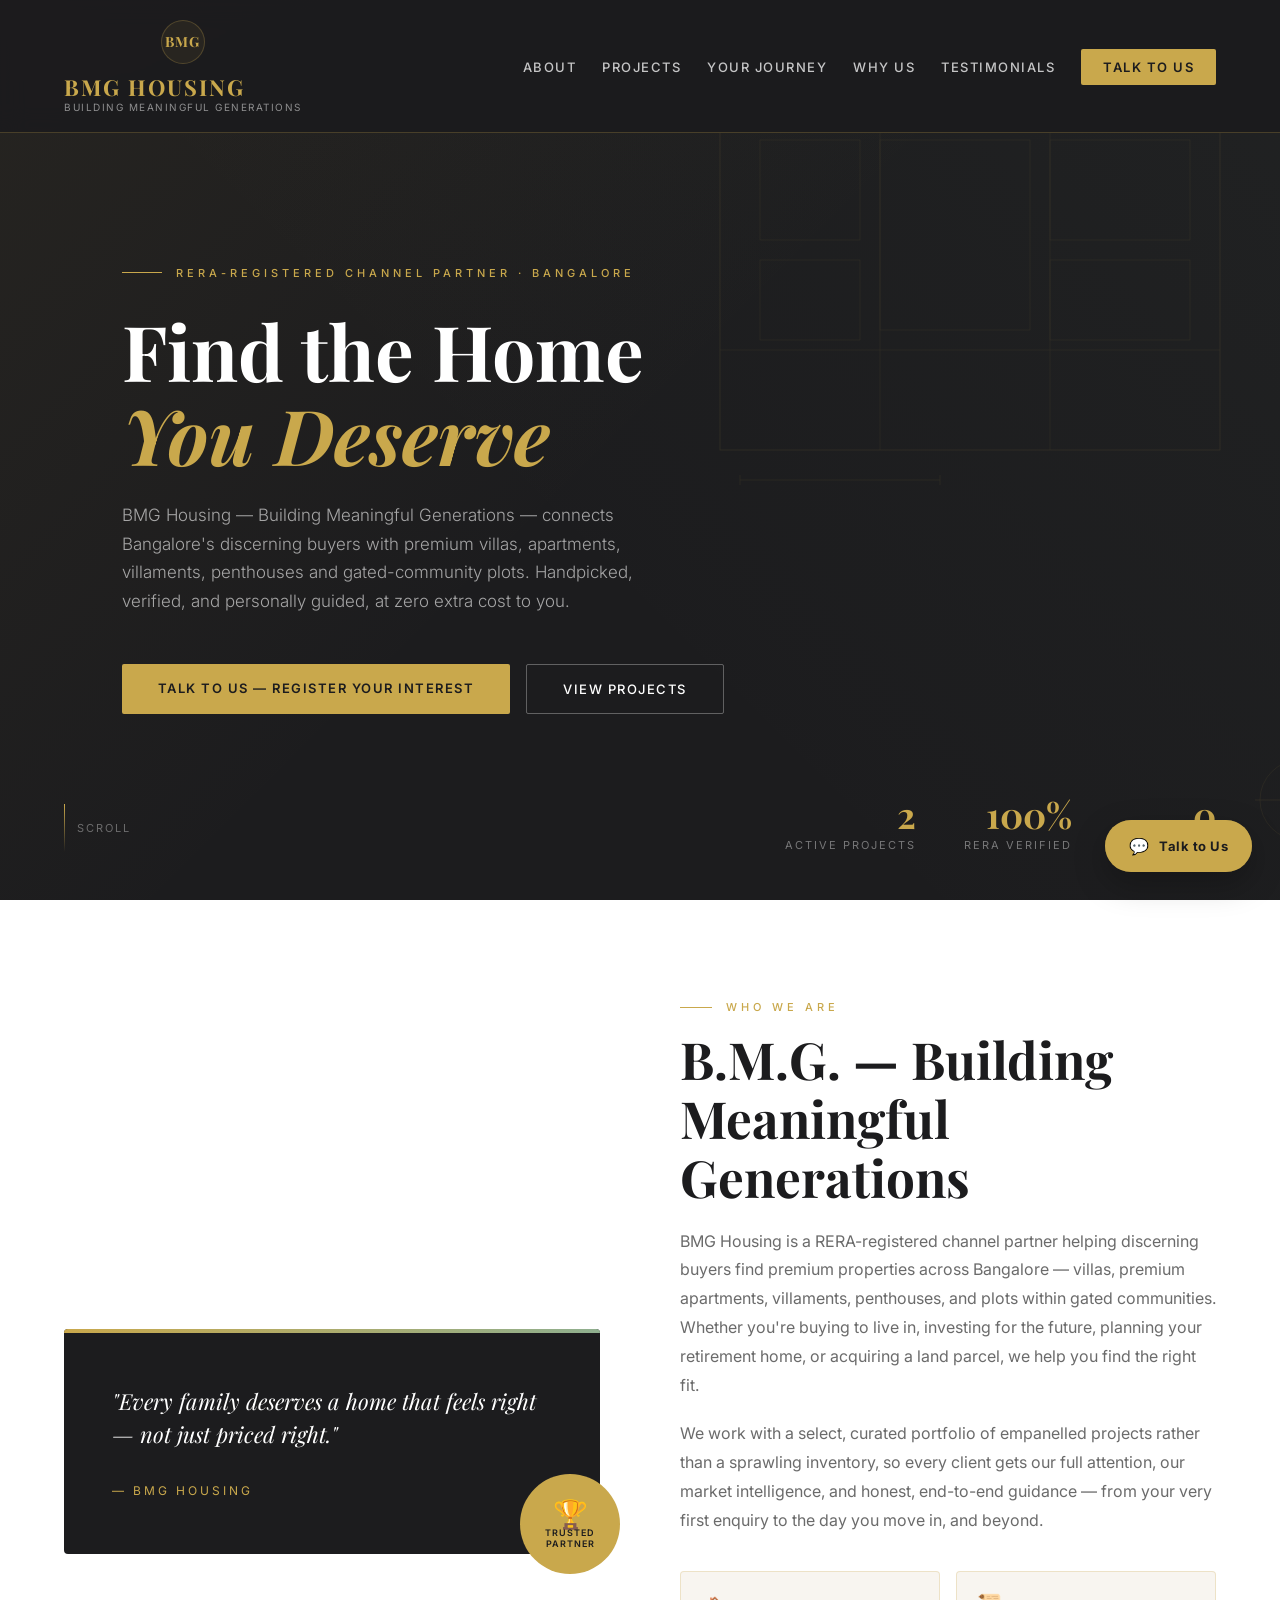
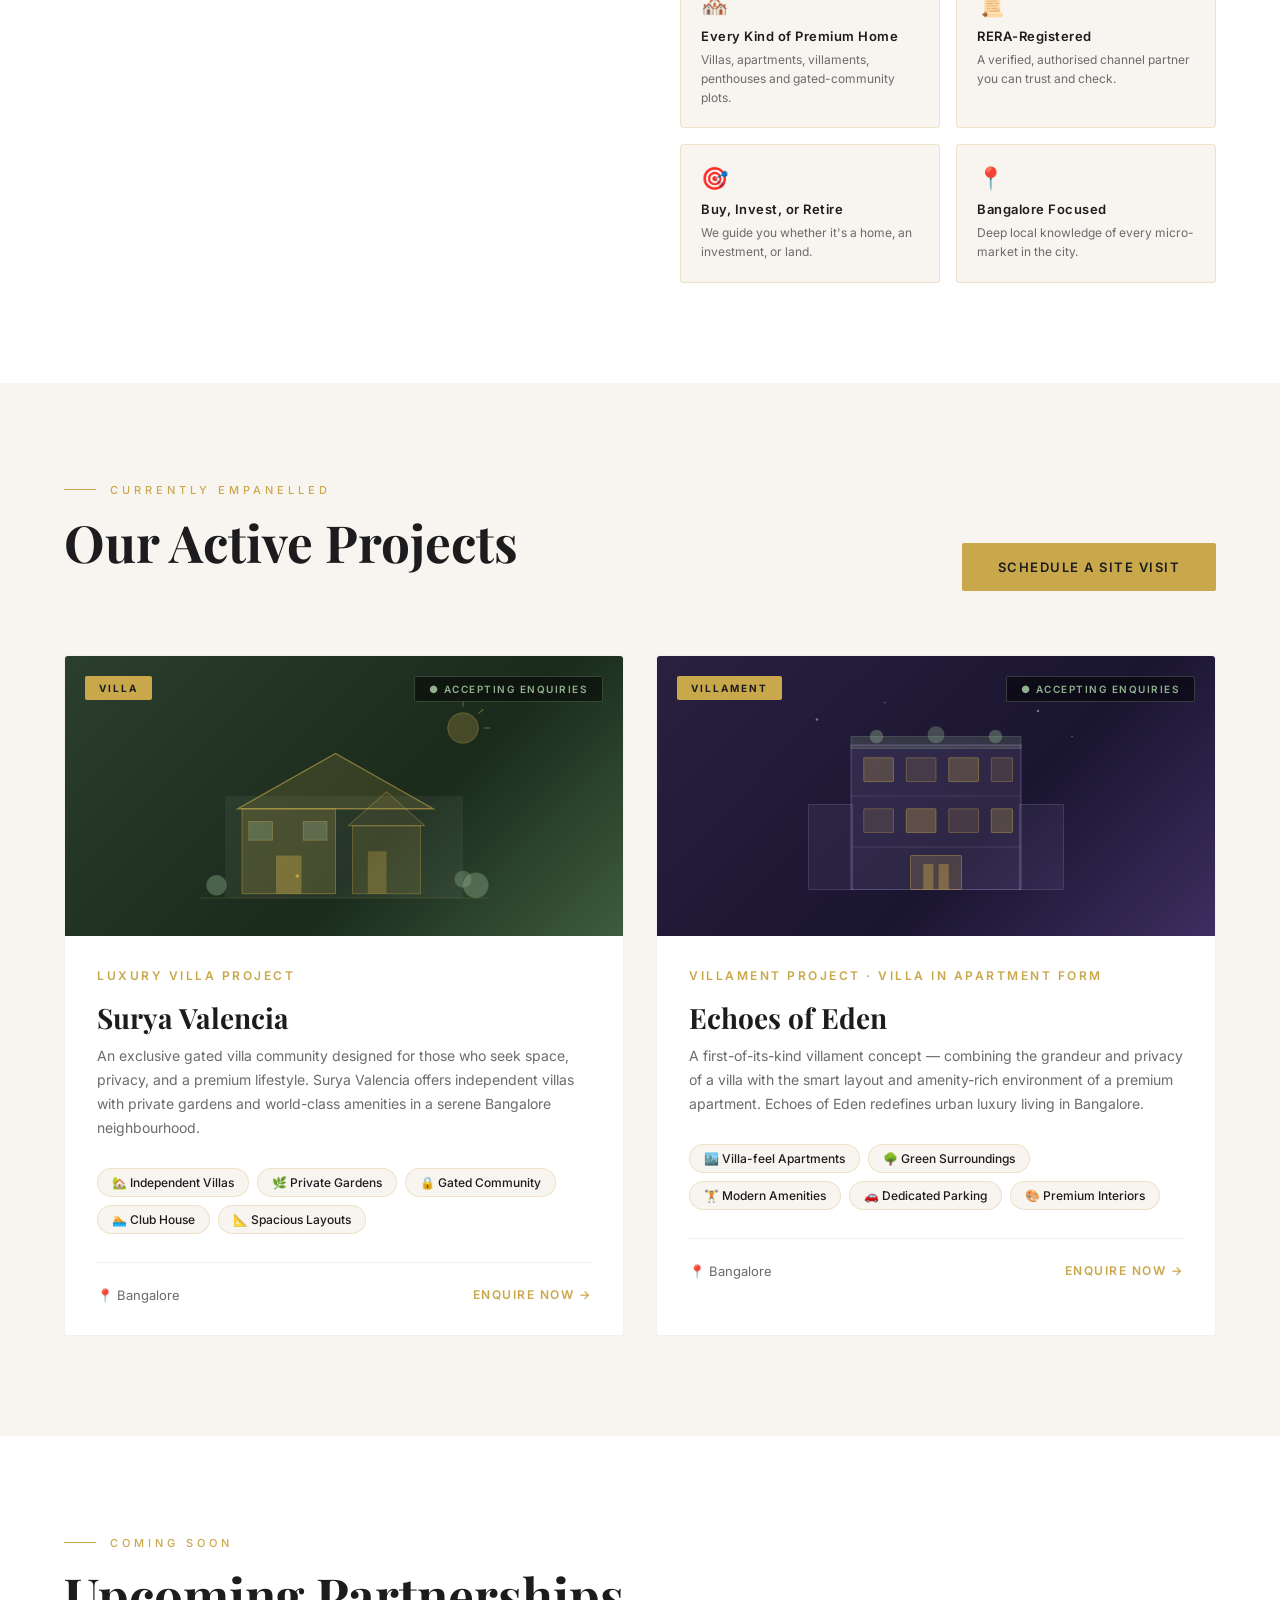
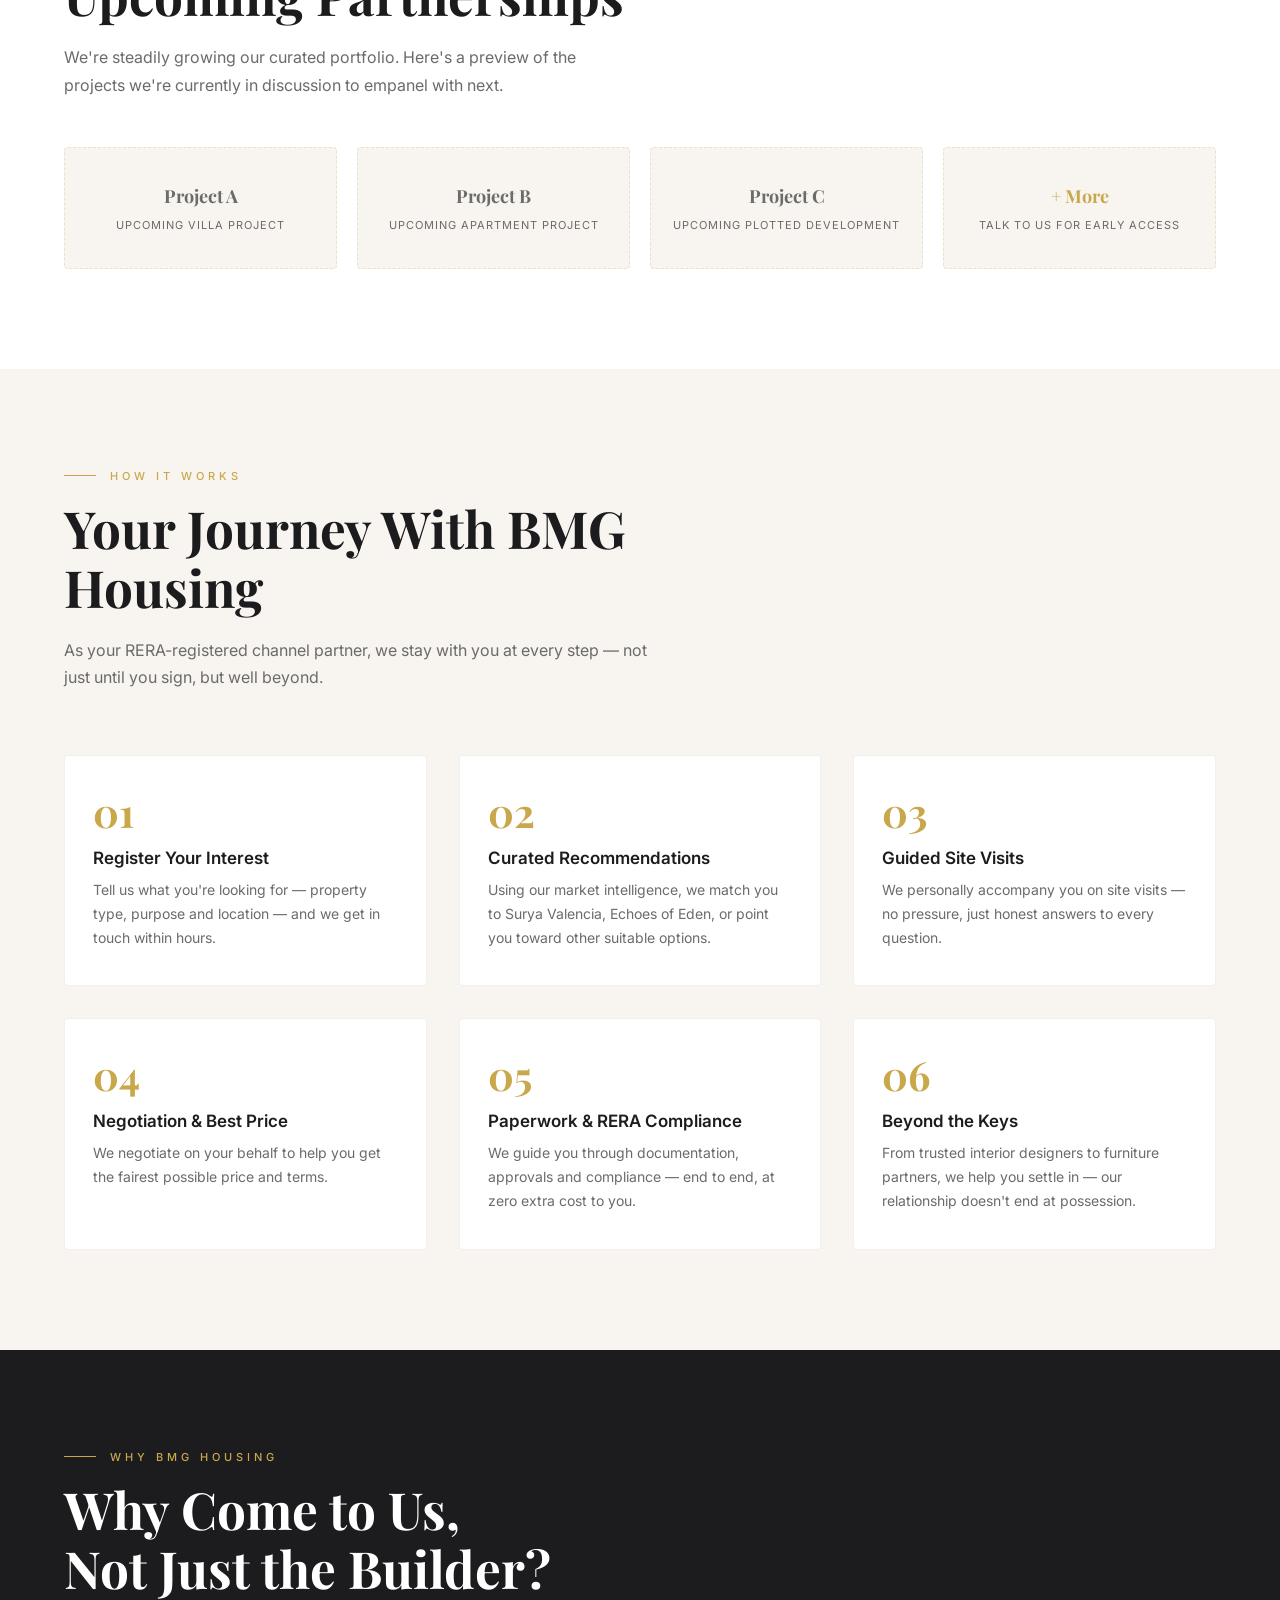
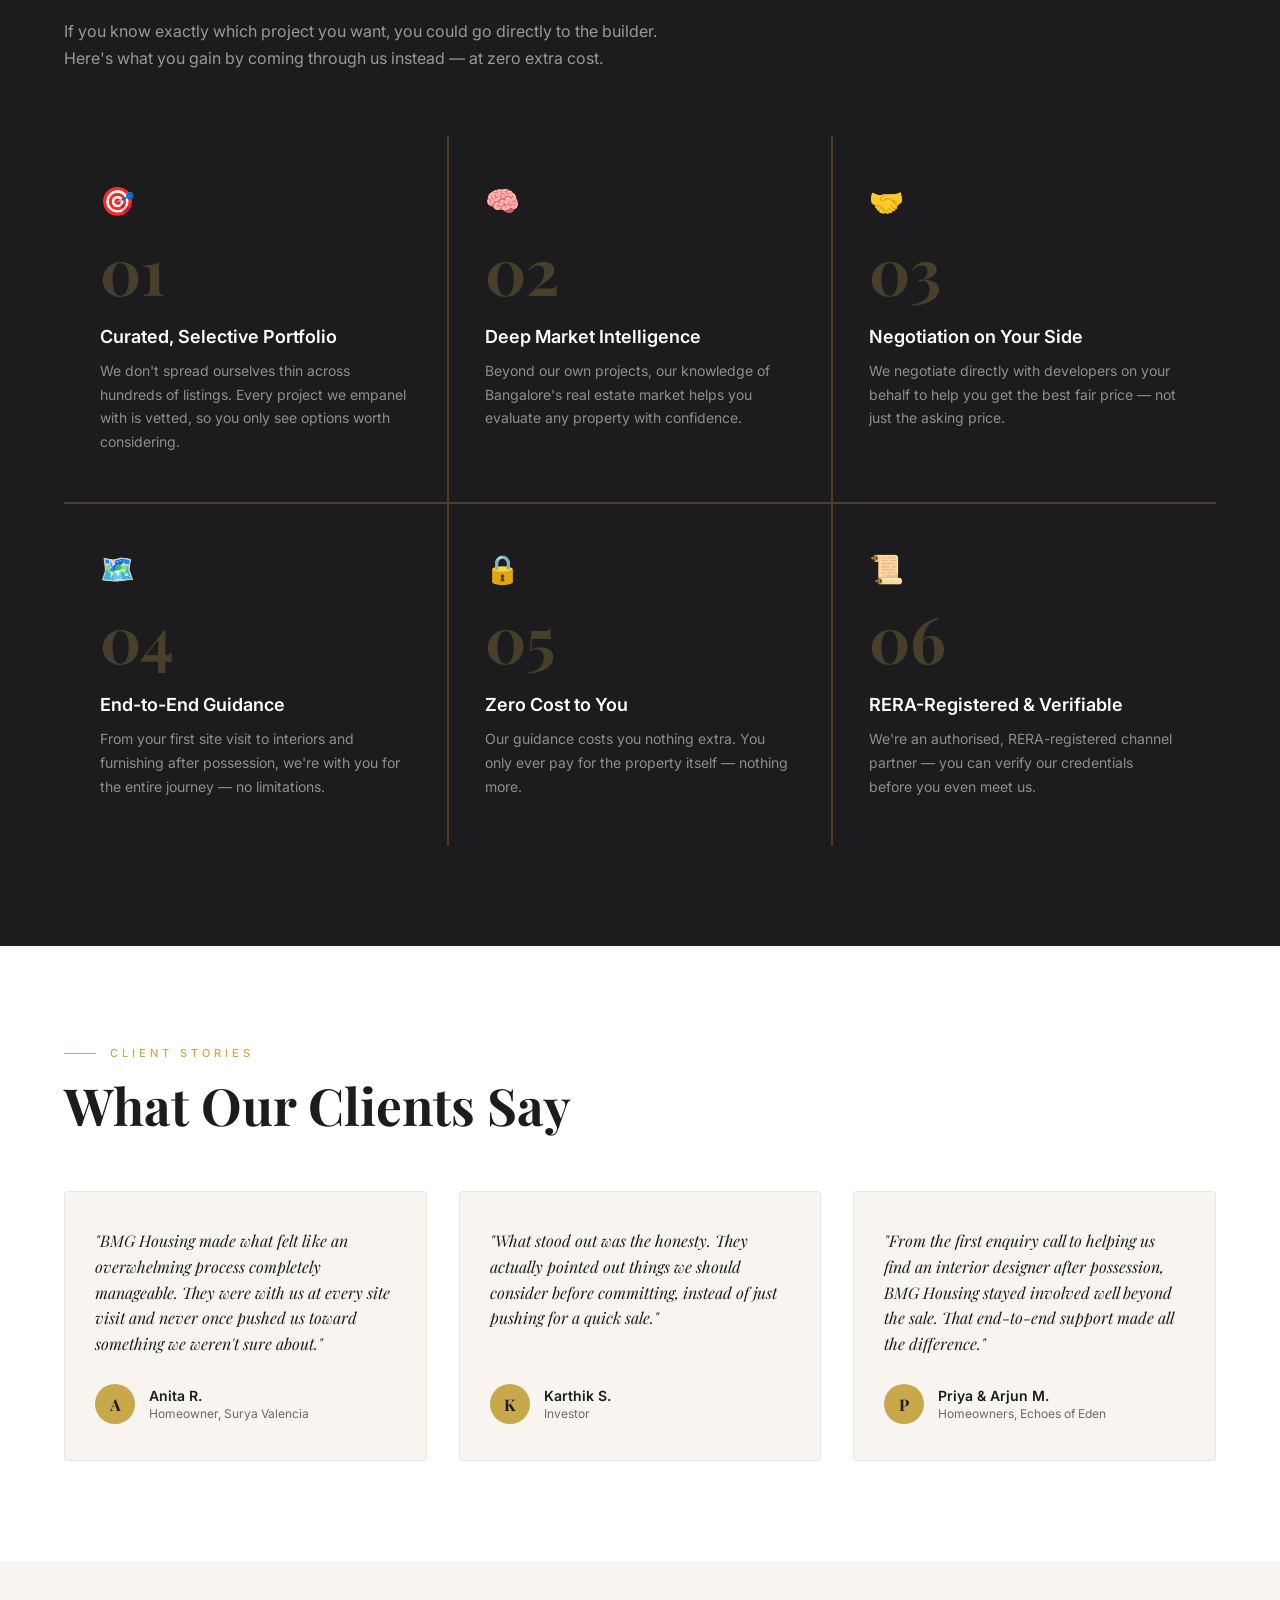
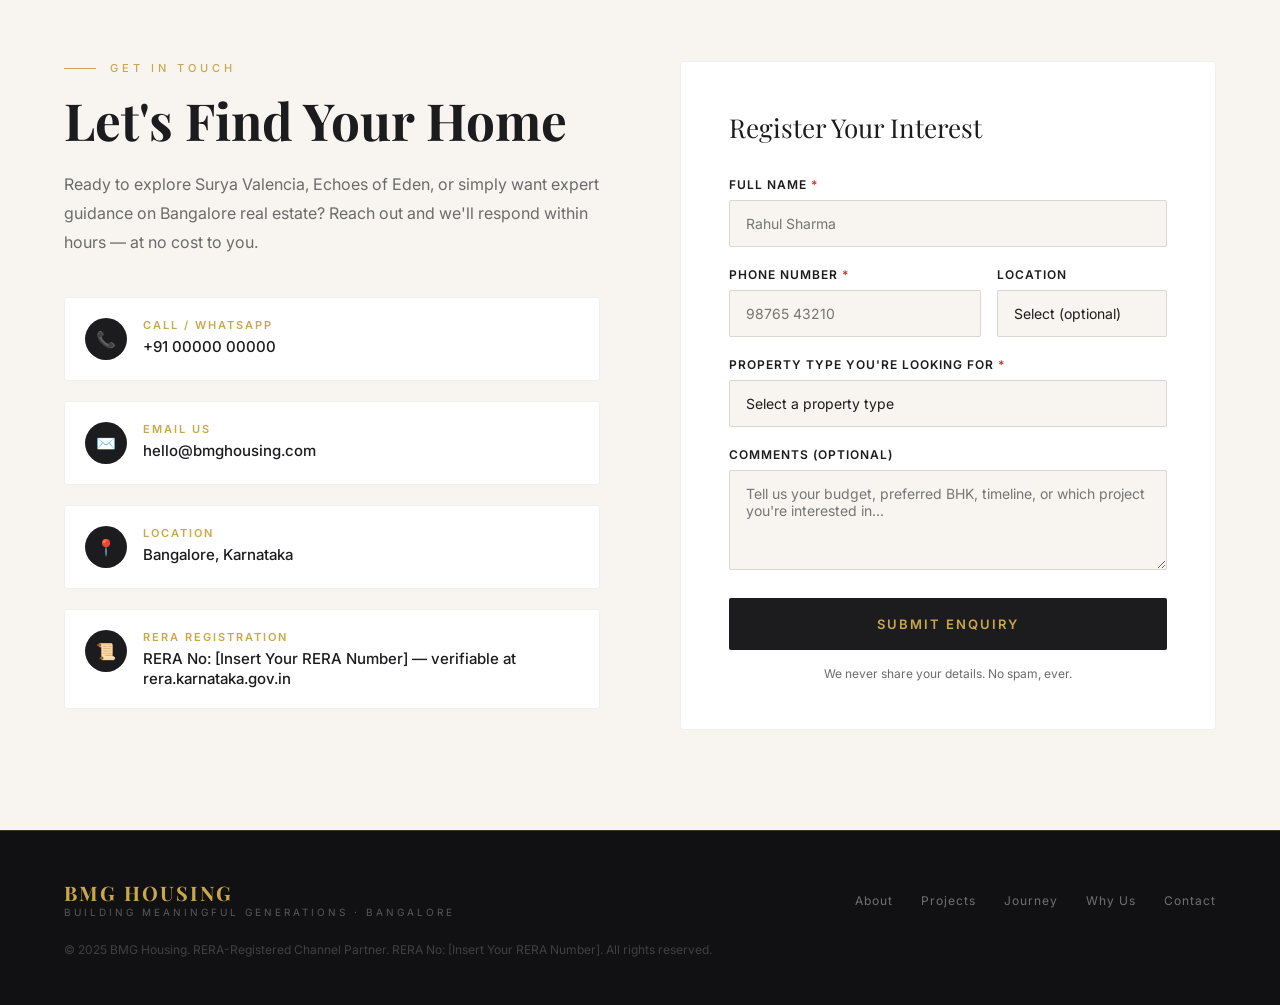
==== index.html @ bbc45eff "Initial commit - BMG Housing Website" ====
<!DOCTYPE html>
<html lang="en">
<head>
  <meta charset="UTF-8" />
  <meta name="viewport" content="width=device-width, initial-scale=1.0" />
  <title>BMG Housing | Building Meaningful Generations — Premium Homes in Bangalore</title>
  <meta name="description" content="BMG Housing — a RERA-registered channel partner helping you find premium villas, apartments, villaments, penthouses and plots in Bangalore. End-to-end guidance at zero extra cost." />
  <link href="https://fonts.googleapis.com/css2?family=Playfair+Display:ital,wght@0,400;0,600;0,700;1,400&family=Inter:wght@300;400;500;600&display=swap" rel="stylesheet" />
  <link rel="stylesheet" href="styles.css"/>
</head>
<body>

<!-- NAV -->
<nav>
  <div class="nav-logo">
    <div class="logo-wrap">
      <!-- Replace src below with your actual logo file (e.g. logo.png / logo.svg) -->
      <img src="logo.png" alt="BMG Housing Logo" class="logo-img"
           onerror="this.onerror=null;this.style.display='none';document.getElementById('logoFallback').style.display='flex';" />
      <div class="logo-fallback" id="logoFallback">BMG</div>
    </div>
    <div class="nav-logo-text">
      <span>BMG HOUSING</span>
      <span>Building Meaningful Generations</span>
    </div>
  </div>
  <ul class="nav-links">
    <li><a href="#about">About</a></li>
    <li><a href="#projects">Projects</a></li>
    <li><a href="#journey">Your Journey</a></li>
    <li><a href="#why">Why Us</a></li>
    <li><a href="#testimonials">Testimonials</a></li>
    <li><a href="#contact" class="nav-cta">Talk to Us</a></li>
  </ul>
  <div class="hamburger" onclick="openMenu()">
    <span></span><span></span><span></span>
  </div>
</nav>

<!-- MOBILE MENU -->
<div class="mobile-menu" id="mobileMenu">
  <button class="mobile-close" onclick="closeMenu()">✕</button>
  <a href="#about" onclick="closeMenu()">About</a>
  <a href="#projects" onclick="closeMenu()">Projects</a>
  <a href="#journey" onclick="closeMenu()">Your Journey</a>
  <a href="#why" onclick="closeMenu()">Why Us</a>
  <a href="#testimonials" onclick="closeMenu()">Testimonials</a>
  <a href="#contact" onclick="closeMenu()">Talk to Us</a>
</div>

<!-- FLOATING STICKY CTA -->
<div class="floating-cta" id="floatingCta">
  <a href="#contact" class="floating-cta-btn" onclick="closeMenu()">
    <span class="floating-cta-pulse"></span>
    <span class="floating-cta-icon">💬</span>
    <span class="floating-cta-text">Talk to Us</span>
  </a>
</div>

<!-- HERO -->
<section id="hero">
  <div class="hero-bg"></div>
  <div class="arch-lines">
    <svg viewBox="0 0 1440 900" preserveAspectRatio="xMidYMid slice" xmlns="http://www.w3.org/2000/svg">
      <rect x="800" y="100" width="500" height="350" fill="none" stroke="#C9A84C" stroke-width="0.8"/>
      <rect x="840" y="140" width="100" height="100" fill="none" stroke="#C9A84C" stroke-width="0.5"/>
      <rect x="840" y="260" width="100" height="80" fill="none" stroke="#C9A84C" stroke-width="0.5"/>
      <rect x="960" y="140" width="150" height="190" fill="none" stroke="#C9A84C" stroke-width="0.5"/>
      <rect x="1130" y="140" width="140" height="100" fill="none" stroke="#C9A84C" stroke-width="0.5"/>
      <rect x="1130" y="260" width="140" height="80" fill="none" stroke="#C9A84C" stroke-width="0.5"/>
      <line x1="800" y1="350" x2="1300" y2="350" stroke="#C9A84C" stroke-width="0.5"/>
      <line x1="960" y1="100" x2="960" y2="450" stroke="#C9A84C" stroke-width="0.5"/>
      <line x1="1130" y1="100" x2="1130" y2="450" stroke="#C9A84C" stroke-width="0.5"/>
      <circle cx="1380" cy="800" r="40" fill="none" stroke="#C9A84C" stroke-width="0.6"/>
      <line x1="1380" y1="755" x2="1380" y2="845" stroke="#C9A84C" stroke-width="0.8"/>
      <line x1="1335" y1="800" x2="1425" y2="800" stroke="#C9A84C" stroke-width="0.8"/>
      <text x="1380" y="750" text-anchor="middle" fill="#C9A84C" font-size="10">N</text>
      <line x1="820" y1="480" x2="1020" y2="480" stroke="#C9A84C" stroke-width="0.6"/>
      <line x1="820" y1="475" x2="820" y2="485" stroke="#C9A84C" stroke-width="0.6"/>
      <line x1="1020" y1="475" x2="1020" y2="485" stroke="#C9A84C" stroke-width="0.6"/>
    </svg>
  </div>

  <div class="hero-content">
    <div class="hero-eyebrow">
      <span>RERA-Registered Channel Partner · Bangalore</span>
    </div>
    <h1 class="hero-title">
      Find the Home<br/>
      <em>You Deserve</em>
    </h1>
    <p class="hero-subtitle">
      BMG Housing — Building Meaningful Generations — connects Bangalore's discerning buyers with premium villas, apartments, villaments, penthouses and gated-community plots. Handpicked, verified, and personally guided, at zero extra cost to you.
    </p>
    <div class="hero-actions">
      <a href="#contact" class="btn-primary">Talk to Us — Register Your Interest</a>
      <a href="#projects" class="btn-outline">View Projects</a>
    </div>
  </div>

  <div class="hero-stats">
    <div class="stat">
      <div class="stat-num">2</div>
      <div class="stat-label">Active Projects</div>
    </div>
    <div class="stat">
      <div class="stat-num">100%</div>
      <div class="stat-label">RERA Verified</div>
    </div>
    <div class="stat">
      <div class="stat-num">0</div>
      <div class="stat-label">Cost to You</div>
    </div>
  </div>

  <div class="scroll-hint">
    <div class="scroll-line"></div>
    <span>Scroll</span>
  </div>
</section>

<!-- ABOUT -->
<section id="about">
  <div class="about-visual">
    <div class="about-card">
      <div class="about-card-quote">
        "Every family deserves a home that feels right — not just priced right."
      </div>
      <div class="about-card-sig">— BMG Housing</div>
    </div>
    <div class="about-badge">
      <span>🏆</span>
      <span>Trusted Partner</span>
    </div>
  </div>

  <div class="about-text">
    <div class="section-eyebrow"><span>Who We Are</span></div>
    <h2 class="section-title">B.M.G. — Building Meaningful Generations</h2>
    <p>
      BMG Housing is a RERA-registered channel partner helping discerning buyers find premium properties across Bangalore — villas, premium apartments, villaments, penthouses, and plots within gated communities. Whether you're buying to live in, investing for the future, planning your retirement home, or acquiring a land parcel, we help you find the right fit.
    </p>
    <p>
      We work with a select, curated portfolio of empanelled projects rather than a sprawling inventory, so every client gets our full attention, our market intelligence, and honest, end-to-end guidance — from your very first enquiry to the day you move in, and beyond.
    </p>

    <div class="about-pillars">
      <div class="pillar">
        <div class="pillar-icon">🏘️</div>
        <div class="pillar-title">Every Kind of Premium Home</div>
        <div class="pillar-desc">Villas, apartments, villaments, penthouses and gated-community plots.</div>
      </div>
      <div class="pillar">
        <div class="pillar-icon">📜</div>
        <div class="pillar-title">RERA-Registered</div>
        <div class="pillar-desc">A verified, authorised channel partner you can trust and check.</div>
      </div>
      <div class="pillar">
        <div class="pillar-icon">🎯</div>
        <div class="pillar-title">Buy, Invest, or Retire</div>
        <div class="pillar-desc">We guide you whether it's a home, an investment, or land.</div>
      </div>
      <div class="pillar">
        <div class="pillar-icon">📍</div>
        <div class="pillar-title">Bangalore Focused</div>
        <div class="pillar-desc">Deep local knowledge of every micro-market in the city.</div>
      </div>
    </div>
  </div>
</section>

<!-- PROJECTS -->
<section id="projects">
  <div class="projects-header">
    <div>
      <div class="section-eyebrow"><span>Currently Empanelled</span></div>
      <h2 class="section-title">Our Active Projects</h2>
    </div>
    <a href="#contact" class="btn-primary">Schedule a Site Visit</a>
  </div>

  <div class="projects-grid">

    <!-- Project 1: Surya Valencia -->
    <div class="project-card" onclick="document.getElementById('contact').scrollIntoView({behavior:'smooth'})">
      <div class="project-visual project-visual-surya">
        <div class="project-illustration">
          <svg viewBox="0 0 400 280" xmlns="http://www.w3.org/2000/svg" width="340">
            <rect x="60" y="140" width="280" height="120" fill="rgba(255,255,255,0.05)" rx="2"/>
            <rect x="80" y="155" width="110" height="100" fill="rgba(201,168,76,0.2)" stroke="rgba(201,168,76,0.5)" stroke-width="1"/>
            <polygon points="75,155 190,90 305,155" fill="rgba(201,168,76,0.15)" stroke="rgba(201,168,76,0.6)" stroke-width="1.5"/>
            <rect x="120" y="210" width="30" height="45" fill="rgba(201,168,76,0.4)" rx="1"/>
            <circle cx="145" cy="234" r="2" fill="#C9A84C"/>
            <rect x="88" y="170" width="28" height="22" fill="rgba(143,175,143,0.3)" stroke="rgba(201,168,76,0.4)" stroke-width="1"/>
            <rect x="152" y="170" width="28" height="22" fill="rgba(143,175,143,0.3)" stroke="rgba(201,168,76,0.4)" stroke-width="1"/>
            <rect x="210" y="175" width="80" height="80" fill="rgba(201,168,76,0.15)" stroke="rgba(201,168,76,0.4)" stroke-width="1"/>
            <polygon points="205,175 250,135 295,175" fill="rgba(201,168,76,0.1)" stroke="rgba(201,168,76,0.5)" stroke-width="1"/>
            <rect x="228" y="205" width="22" height="50" fill="rgba(201,168,76,0.3)" rx="1"/>
            <circle cx="50" cy="245" r="12" fill="rgba(143,175,143,0.4)"/>
            <circle cx="355" cy="245" r="15" fill="rgba(143,175,143,0.4)"/>
            <circle cx="340" cy="238" r="10" fill="rgba(143,175,143,0.35)"/>
            <line x1="30" y1="260" x2="370" y2="260" stroke="rgba(201,168,76,0.2)" stroke-width="1"/>
            <circle cx="340" cy="60" r="18" fill="rgba(201,168,76,0.25)" stroke="rgba(201,168,76,0.4)" stroke-width="1"/>
            <line x1="340" y1="35" x2="340" y2="28" stroke="rgba(201,168,76,0.4)" stroke-width="1.5"/>
            <line x1="358" y1="43" x2="364" y2="38" stroke="rgba(201,168,76,0.4)" stroke-width="1.5"/>
            <line x1="365" y1="60" x2="372" y2="60" stroke="rgba(201,168,76,0.4)" stroke-width="1.5"/>
          </svg>
        </div>
        <div class="project-tag">Villa</div>
        <div class="project-status">● Accepting Enquiries</div>
      </div>
      <div class="project-info">
        <div class="project-type">Luxury Villa Project</div>
        <h3 class="project-name">Surya Valencia</h3>
        <p class="project-desc">
          An exclusive gated villa community designed for those who seek space, privacy, and a premium lifestyle. Surya Valencia offers independent villas with private gardens and world-class amenities in a serene Bangalore neighbourhood.
        </p>
        <div class="project-features">
          <span class="feature-chip">🏡 Independent Villas</span>
          <span class="feature-chip">🌿 Private Gardens</span>
          <span class="feature-chip">🔒 Gated Community</span>
          <span class="feature-chip">🏊 Club House</span>
          <span class="feature-chip">📐 Spacious Layouts</span>
        </div>
        <div class="project-footer">
          <div class="project-location">📍 Bangalore</div>
          <a href="#contact" class="project-cta" onclick="setProject('Surya Valencia')">
            Enquire Now →
          </a>
        </div>
      </div>
    </div>

    <!-- Project 2: Echoes of Eden -->
    <div class="project-card" onclick="document.getElementById('contact').scrollIntoView({behavior:'smooth'})">
      <div class="project-visual project-visual-echoes">
        <div class="project-illustration">
          <svg viewBox="0 0 400 280" xmlns="http://www.w3.org/2000/svg" width="340">
            <rect x="100" y="80" width="200" height="170" fill="rgba(180,160,220,0.12)" stroke="rgba(180,160,220,0.35)" stroke-width="1.2"/>
            <line x1="100" y1="140" x2="300" y2="140" stroke="rgba(180,160,220,0.2)" stroke-width="1"/>
            <line x1="100" y1="200" x2="300" y2="200" stroke="rgba(180,160,220,0.2)" stroke-width="1"/>
            <rect x="115" y="95" width="35" height="28" fill="rgba(201,168,76,0.25)" stroke="rgba(201,168,76,0.5)" stroke-width="1" rx="1"/>
            <rect x="165" y="95" width="35" height="28" fill="rgba(201,168,76,0.15)" stroke="rgba(201,168,76,0.4)" stroke-width="1" rx="1"/>
            <rect x="215" y="95" width="35" height="28" fill="rgba(201,168,76,0.25)" stroke="rgba(201,168,76,0.5)" stroke-width="1" rx="1"/>
            <rect x="265" y="95" width="25" height="28" fill="rgba(201,168,76,0.15)" stroke="rgba(201,168,76,0.4)" stroke-width="1" rx="1"/>
            <rect x="115" y="155" width="35" height="28" fill="rgba(201,168,76,0.15)" stroke="rgba(201,168,76,0.4)" stroke-width="1" rx="1"/>
            <rect x="165" y="155" width="35" height="28" fill="rgba(201,168,76,0.3)" stroke="rgba(201,168,76,0.5)" stroke-width="1" rx="1"/>
            <rect x="215" y="155" width="35" height="28" fill="rgba(201,168,76,0.15)" stroke="rgba(201,168,76,0.4)" stroke-width="1" rx="1"/>
            <rect x="265" y="155" width="25" height="28" fill="rgba(201,168,76,0.25)" stroke="rgba(201,168,76,0.5)" stroke-width="1" rx="1"/>
            <rect x="170" y="210" width="60" height="40" fill="rgba(201,168,76,0.2)" stroke="rgba(201,168,76,0.5)" stroke-width="1" rx="1"/>
            <rect x="185" y="220" width="12" height="30" fill="rgba(201,168,76,0.4)" rx="1"/>
            <rect x="203" y="220" width="12" height="30" fill="rgba(201,168,76,0.4)" rx="1"/>
            <rect x="100" y="70" width="200" height="14" fill="rgba(143,175,143,0.2)" stroke="rgba(143,175,143,0.3)" stroke-width="1"/>
            <circle cx="130" cy="70" r="8" fill="rgba(143,175,143,0.4)"/>
            <circle cx="200" cy="68" r="10" fill="rgba(143,175,143,0.35)"/>
            <circle cx="270" cy="70" r="8" fill="rgba(143,175,143,0.4)"/>
            <rect x="50" y="150" width="52" height="100" fill="rgba(180,160,220,0.08)" stroke="rgba(180,160,220,0.25)" stroke-width="1"/>
            <rect x="298" y="150" width="52" height="100" fill="rgba(180,160,220,0.08)" stroke="rgba(180,160,220,0.25)" stroke-width="1"/>
            <circle cx="60" cy="50" r="1.5" fill="rgba(255,255,255,0.4)"/>
            <circle cx="140" cy="30" r="1" fill="rgba(255,255,255,0.3)"/>
            <circle cx="320" cy="40" r="1.5" fill="rgba(255,255,255,0.4)"/>
            <circle cx="360" cy="70" r="1" fill="rgba(255,255,255,0.3)"/>
          </svg>
        </div>
        <div class="project-tag">Villament</div>
        <div class="project-status">● Accepting Enquiries</div>
      </div>
      <div class="project-info">
        <div class="project-type">Villament Project · Villa in Apartment Form</div>
        <h3 class="project-name">Echoes of Eden</h3>
        <p class="project-desc">
          A first-of-its-kind villament concept — combining the grandeur and privacy of a villa with the smart layout and amenity-rich environment of a premium apartment. Echoes of Eden redefines urban luxury living in Bangalore.
        </p>
        <div class="project-features">
          <span class="feature-chip">🏙️ Villa-feel Apartments</span>
          <span class="feature-chip">🌳 Green Surroundings</span>
          <span class="feature-chip">🏋️ Modern Amenities</span>
          <span class="feature-chip">🚗 Dedicated Parking</span>
          <span class="feature-chip">🎨 Premium Interiors</span>
        </div>
        <div class="project-footer">
          <div class="project-location">📍 Bangalore</div>
          <a href="#contact" class="project-cta" onclick="setProject('Echoes of Eden')">
            Enquire Now →
          </a>
        </div>
      </div>
    </div>

  </div>
</section>

<!-- UPCOMING PARTNERSHIPS -->
<section id="upcoming">
  <div class="section-eyebrow"><span>Coming Soon</span></div>
  <h2 class="section-title">Upcoming Partnerships</h2>
  <p class="upcoming-sub">
    We're steadily growing our curated portfolio. Here's a preview of the projects we're currently in discussion to empanel with next.
  </p>

  <div class="upcoming-grid">
    <div class="upcoming-card">
      <div class="upcoming-logo">Project A</div>
      <div class="upcoming-label">Upcoming Villa Project</div>
    </div>
    <div class="upcoming-card">
      <div class="upcoming-logo">Project B</div>
      <div class="upcoming-label">Upcoming Apartment Project</div>
    </div>
    <div class="upcoming-card">
      <div class="upcoming-logo">Project C</div>
      <div class="upcoming-label">Upcoming Plotted Development</div>
    </div>
    <div class="upcoming-card upcoming-more">
      <div class="upcoming-logo">+ More</div>
      <div class="upcoming-label">Talk to us for early access</div>
    </div>
  </div>
</section>

<!-- YOUR JOURNEY -->
<section id="journey">
  <div style="max-width: 600px;">
    <div class="section-eyebrow"><span>How It Works</span></div>
    <h2 class="section-title">Your Journey With BMG Housing</h2>
    <p class="journey-sub">As your RERA-registered channel partner, we stay with you at every step — not just until you sign, but well beyond.</p>
  </div>

  <div class="journey-timeline">
    <div class="journey-step">
      <div class="journey-num">01</div>
      <div class="journey-title">Register Your Interest</div>
      <div class="journey-desc">Tell us what you're looking for — property type, purpose and location — and we get in touch within hours.</div>
    </div>
    <div class="journey-step">
      <div class="journey-num">02</div>
      <div class="journey-title">Curated Recommendations</div>
      <div class="journey-desc">Using our market intelligence, we match you to Surya Valencia, Echoes of Eden, or point you toward other suitable options.</div>
    </div>
    <div class="journey-step">
      <div class="journey-num">03</div>
      <div class="journey-title">Guided Site Visits</div>
      <div class="journey-desc">We personally accompany you on site visits — no pressure, just honest answers to every question.</div>
    </div>
    <div class="journey-step">
      <div class="journey-num">04</div>
      <div class="journey-title">Negotiation & Best Price</div>
      <div class="journey-desc">We negotiate on your behalf to help you get the fairest possible price and terms.</div>
    </div>
    <div class="journey-step">
      <div class="journey-num">05</div>
      <div class="journey-title">Paperwork & RERA Compliance</div>
      <div class="journey-desc">We guide you through documentation, approvals and compliance — end to end, at zero extra cost to you.</div>
    </div>
    <div class="journey-step">
      <div class="journey-num">06</div>
      <div class="journey-title">Beyond the Keys</div>
      <div class="journey-desc">From trusted interior designers to furniture partners, we help you settle in — our relationship doesn't end at possession.</div>
    </div>
  </div>
</section>

<!-- WHY BMG -->
<section id="why">
  <div style="max-width: 600px;">
    <div class="section-eyebrow"><span>Why BMG Housing</span></div>
    <h2 class="section-title">Why Come to Us,<br/>Not Just the Builder?</h2>
    <p class="why-sub">If you know exactly which project you want, you could go directly to the builder. Here's what you gain by coming through us instead — at zero extra cost.</p>
  </div>

  <div class="why-grid">
    <div class="why-item">
      <div class="why-icon">🎯</div>
      <div class="why-number">01</div>
      <div class="why-title">Curated, Selective Portfolio</div>
      <div class="why-desc">We don't spread ourselves thin across hundreds of listings. Every project we empanel with is vetted, so you only see options worth considering.</div>
    </div>
    <div class="why-item">
      <div class="why-icon">🧠</div>
      <div class="why-number">02</div>
      <div class="why-title">Deep Market Intelligence</div>
      <div class="why-desc">Beyond our own projects, our knowledge of Bangalore's real estate market helps you evaluate any property with confidence.</div>
    </div>
    <div class="why-item">
      <div class="why-icon">🤝</div>
      <div class="why-number">03</div>
      <div class="why-title">Negotiation on Your Side</div>
      <div class="why-desc">We negotiate directly with developers on your behalf to help you get the best fair price — not just the asking price.</div>
    </div>
    <div class="why-item">
      <div class="why-icon">🗺️</div>
      <div class="why-number">04</div>
      <div class="why-title">End-to-End Guidance</div>
      <div class="why-desc">From your first site visit to interiors and furnishing after possession, we're with you for the entire journey — no limitations.</div>
    </div>
    <div class="why-item">
      <div class="why-icon">🔒</div>
      <div class="why-number">05</div>
      <div class="why-title">Zero Cost to You</div>
      <div class="why-desc">Our guidance costs you nothing extra. You only ever pay for the property itself — nothing more.</div>
    </div>
    <div class="why-item">
      <div class="why-icon">📜</div>
      <div class="why-number">06</div>
      <div class="why-title">RERA-Registered & Verifiable</div>
      <div class="why-desc">We're an authorised, RERA-registered channel partner — you can verify our credentials before you even meet us.</div>
    </div>
  </div>
</section>

<!-- TESTIMONIALS -->
<section id="testimonials">
  <div class="section-eyebrow"><span>Client Stories</span></div>
  <h2 class="section-title">What Our Clients Say</h2>

  <div class="testimonials-grid">
    <div class="testimonial-card">
      <div class="testimonial-quote">"BMG Housing made what felt like an overwhelming process completely manageable. They were with us at every site visit and never once pushed us toward something we weren't sure about."</div>
      <div class="testimonial-author">
        <div class="testimonial-avatar">A</div>
        <div>
          <div class="testimonial-name">Anita R.</div>
          <div class="testimonial-role">Homeowner, Surya Valencia</div>
        </div>
      </div>
    </div>
    <div class="testimonial-card">
      <div class="testimonial-quote">"What stood out was the honesty. They actually pointed out things we should consider before committing, instead of just pushing for a quick sale."</div>
      <div class="testimonial-author">
        <div class="testimonial-avatar">K</div>
        <div>
          <div class="testimonial-name">Karthik S.</div>
          <div class="testimonial-role">Investor</div>
        </div>
      </div>
    </div>
    <div class="testimonial-card">
      <div class="testimonial-quote">"From the first enquiry call to helping us find an interior designer after possession, BMG Housing stayed involved well beyond the sale. That end-to-end support made all the difference."</div>
      <div class="testimonial-author">
        <div class="testimonial-avatar">P</div>
        <div>
          <div class="testimonial-name">Priya & Arjun M.</div>
          <div class="testimonial-role">Homeowners, Echoes of Eden</div>
        </div>
      </div>
    </div>
  </div>
</section>

<!-- CONTACT -->
<section id="contact">
  <div class="contact-info">
    <div class="section-eyebrow"><span>Get in Touch</span></div>
    <h2 class="section-title">Let's Find Your Home</h2>
    <p>
      Ready to explore Surya Valencia, Echoes of Eden, or simply want expert guidance on Bangalore real estate? Reach out and we'll respond within hours — at no cost to you.
    </p>

    <div class="contact-details">
      <div class="contact-item">
        <div class="contact-icon">📞</div>
        <div class="contact-item-text">
          <label>Call / WhatsApp</label>
          <span>+91 00000 00000</span>
        </div>
      </div>
      <div class="contact-item">
        <div class="contact-icon">✉️</div>
        <div class="contact-item-text">
          <label>Email Us</label>
          <span>hello@bmghousing.com</span>
        </div>
      </div>
      <div class="contact-item">
        <div class="contact-icon">📍</div>
        <div class="contact-item-text">
          <label>Location</label>
          <span>Bangalore, Karnataka</span>
        </div>
      </div>
      <div class="contact-item">
        <div class="contact-icon">📜</div>
        <div class="contact-item-text">
          <label>RERA Registration</label>
          <span>RERA No: [Insert Your RERA Number] — verifiable at rera.karnataka.gov.in</span>
        </div>
      </div>
    </div>
  </div>

  <div class="contact-form">
    <div class="form-title">Register Your Interest</div>
    <div class="form-group">
      <label>Full Name <span class="req">*</span></label>
      <input type="text" id="fullName" placeholder="Rahul Sharma" required />
    </div>
    <div class="form-row">
      <div class="form-group">
        <label>Phone Number <span class="req">*</span></label>
        <input type="tel" id="phone" placeholder="98765 43210" required maxlength="10" />
      </div>
      <div class="form-group">
        <label>Location</label>
        <select id="location">
          <option value="">Select (optional)</option>
          <option value="India">India</option>
          <option value="Outside India">Outside India</option>
        </select>
      </div>
    </div>
    <div class="form-group">
      <label>Property Type You're Looking For <span class="req">*</span></label>
      <select id="propertyType" required>
        <option value="">Select a property type</option>
        <option value="Villa">Villa</option>
        <option value="Premium Apartment">Premium Apartment</option>
        <option value="Villament">Villament</option>
        <option value="Penthouse">Penthouse</option>
        <option value="Plot in Gated Community">Plot in Gated Community</option>
        <option value="Not Sure Yet">Not Sure Yet</option>
      </select>
    </div>
    <div class="form-group">
      <label>Comments (Optional)</label>
      <textarea id="message" placeholder="Tell us your budget, preferred BHK, timeline, or which project you're interested in..."></textarea>
    </div>
    <button class="form-submit" onclick="submitForm()">Submit Enquiry</button>
    <div class="success-msg" id="successMsg">
      ✅ Thank you! We'll reach out to you within a few hours.
    </div>
    <p class="form-note">We never share your details. No spam, ever.</p>
  </div>
</section>

<!-- FOOTER -->
<footer>
  <div class="footer-inner">
    <div class="footer-logo">
      <span>BMG HOUSING</span>
      <span>Building Meaningful Generations · Bangalore</span>
    </div>
    <ul class="footer-links">
      <li><a href="#about">About</a></li>
      <li><a href="#projects">Projects</a></li>
      <li><a href="#journey">Journey</a></li>
      <li><a href="#why">Why Us</a></li>
      <li><a href="#contact">Contact</a></li>
    </ul>
    <div class="footer-copy">
      © 2025 BMG Housing. RERA-Registered Channel Partner. RERA No: [Insert Your RERA Number]. All rights reserved.
    </div>
  </div>
</footer>

<script>
  function openMenu() {
    document.getElementById('mobileMenu').classList.add('open');
    document.body.style.overflow = 'hidden';
  }

  function closeMenu() {
    document.getElementById('mobileMenu').classList.remove('open');
    document.body.style.overflow = '';
  }

  function setProject(name) {
    setTimeout(() => {
      const type = document.getElementById('propertyType');
      const msg = document.getElementById('message');
      if (type) type.value = name === 'Surya Valencia' ? 'Villa' : 'Villament';
      if (msg && !msg.value.includes(name)) {
        msg.value = (msg.value ? msg.value + ' ' : '') + 'Interested in: ' + name + '.';
      }
    }, 300);
  }

  function submitForm() {
    const fullName = document.getElementById('fullName').value.trim();
    const phone = document.getElementById('phone').value.trim();
    const location = document.getElementById('location').value;
    const propertyType = document.getElementById('propertyType').value;
    const comments = document.getElementById('message').value.trim();
    const phoneDigits = phone.replace(/\D/g, '');

    if (!fullName) { alert('Please enter your full name.'); return; }
    if (phoneDigits.length !== 10) { alert('Please enter a valid 10-digit phone number.'); return; }
    if (!propertyType) { alert("Please select the type of property you're looking for."); return; }

    const submitBtn = document.querySelector('.form-submit');
    submitBtn.textContent = 'Submitting...';
    submitBtn.disabled = true;

    fetch('https://script.google.com/macros/s/AKfycbwl6ZzZ7AyASF7a6-zQ2VXONW7C8582B0jaetDfiTZswlBX7qvY2JPSTKKYWwQyJZKR/exec', {
      method: 'POST',
      body: JSON.stringify({ fullName, phone, location, propertyType, comments }),
      headers: { 'Content-Type': 'text/plain' } // avoids a CORS preflight issue with Apps Script
    })
    .then(() => {
      submitBtn.style.display = 'none';
      document.getElementById('successMsg').style.display = 'block';
    })
    .catch(() => {
      alert('Something went wrong. Please try again or call us directly.');
      submitBtn.textContent = 'Submit Enquiry';
      submitBtn.disabled = false;
    });
  }

  // Smooth active nav highlight
  const sections = document.querySelectorAll('section[id]');
  const navLinks = document.querySelectorAll('.nav-links a');

  window.addEventListener('scroll', () => {
    let current = '';
    sections.forEach(s => {
      if (window.scrollY >= s.offsetTop - 100) current = s.id;
    });
    navLinks.forEach(a => {
      a.style.color = a.getAttribute('href') === '#' + current
        ? 'var(--gold)' : '';
    });

    // Hide floating CTA once the contact form itself is in view
    const contact = document.getElementById('contact');
    const floatingCta = document.getElementById('floatingCta');
    if (contact && floatingCta) {
      const rect = contact.getBoundingClientRect();
      if (rect.top < window.innerHeight * 0.6) {
        floatingCta.classList.add('hide');
      } else {
        floatingCta.classList.remove('hide');
      }
    }
  });
</script>

</body>
</html>
---- styles.css ----
*, *::before, *::after { margin: 0; padding: 0; box-sizing: border-box; }

    :root {
      --charcoal: #1C1C1E;
      --ivory: #F8F5F0;
      --gold: #C9A84C;
      --gold-light: #E8D5A3;
      --sage: #8FAF8F;
      --white: #FFFFFF;
      --text-muted: #6B6B6B;
      --border: rgba(201, 168, 76, 0.25);
    }

    html { scroll-behavior: smooth; }

    body {
      font-family: 'Inter', sans-serif;
      background: var(--ivory);
      color: var(--charcoal);
      overflow-x: hidden;
    }

    /* ── NAV ── */
    nav {
      position: fixed;
      top: 0; left: 0; right: 0;
      z-index: 100;
      display: flex;
      align-items: center;
      justify-content: space-between;
      padding: 20px 5%;
      background: rgba(28, 28, 30, 0.95);
      backdrop-filter: blur(12px);
      border-bottom: 1px solid var(--border);
      transition: padding 0.3s;
    }

    .nav-logo {
      display: flex;
      flex-direction: column;
      line-height: 1;
    }

    .nav-logo span:first-child {
      font-family: 'Playfair Display', serif;
      font-size: 22px;
      font-weight: 700;
      color: var(--gold);
      letter-spacing: 2px;
    }

    .nav-logo span:last-child {
      font-size: 10px;
      color: rgba(255,255,255,0.5);
      letter-spacing: 3px;
      text-transform: uppercase;
      margin-top: 2px;
    }

    .nav-links {
      display: flex;
      gap: 36px;
      list-style: none;
    }

    .nav-links a {
      text-decoration: none;
      color: rgba(255,255,255,0.75);
      font-size: 13px;
      letter-spacing: 1.5px;
      text-transform: uppercase;
      font-weight: 500;
      transition: color 0.2s;
    }

    .nav-links a:hover { color: var(--gold); }

    .nav-cta {
      background: var(--gold);
      color: var(--charcoal) !important;
      padding: 10px 22px;
      border-radius: 2px;
      font-weight: 600 !important;
      transition: background 0.2s !important;
    }

    .nav-cta:hover { background: var(--gold-light) !important; color: var(--charcoal) !important; }

    .hamburger { display: none; flex-direction: column; gap: 5px; cursor: pointer; }
    .hamburger span { width: 24px; height: 2px; background: var(--gold); display: block; transition: 0.3s; }

    /* ── HERO ── */
    #hero {
      min-height: 100vh;
      background: var(--charcoal);
      display: flex;
      align-items: center;
      position: relative;
      overflow: hidden;
    }

    .hero-bg {
      position: absolute;
      inset: 0;
      background: 
        linear-gradient(135deg, rgba(201,168,76,0.06) 0%, transparent 50%),
        linear-gradient(225deg, rgba(143,175,143,0.04) 0%, transparent 60%);
    }

    /* Architectural gold lines — the signature element */
    .arch-lines {
      position: absolute;
      inset: 0;
      pointer-events: none;
      overflow: hidden;
    }

    .arch-lines svg {
      width: 100%;
      height: 100%;
      opacity: 0.12;
    }

    .hero-content {
      position: relative;
      z-index: 2;
      padding: 0 5%;
      max-width: 780px;
      margin-top: 80px;
    }

    .hero-eyebrow {
      display: flex;
      align-items: center;
      gap: 14px;
      margin-bottom: 28px;
    }

    .hero-eyebrow span {
      font-size: 11px;
      letter-spacing: 4px;
      text-transform: uppercase;
      color: var(--gold);
      font-weight: 500;
    }

    .hero-eyebrow::before {
      content: '';
      display: block;
      width: 40px;
      height: 1px;
      background: var(--gold);
    }

    .hero-title {
      font-family: 'Playfair Display', serif;
      font-size: clamp(42px, 6vw, 78px);
      font-weight: 700;
      color: var(--white);
      line-height: 1.1;
      margin-bottom: 24px;
    }

    .hero-title em {
      font-style: italic;
      color: var(--gold);
    }

    .hero-subtitle {
      font-size: 17px;
      color: rgba(255,255,255,0.6);
      line-height: 1.7;
      max-width: 520px;
      margin-bottom: 48px;
      font-weight: 300;
    }

    .hero-actions {
      display: flex;
      gap: 16px;
      flex-wrap: wrap;
    }

    .btn-primary {
      background: var(--gold);
      color: var(--charcoal);
      padding: 16px 36px;
      font-size: 13px;
      font-weight: 600;
      letter-spacing: 1.5px;
      text-transform: uppercase;
      border: none;
      cursor: pointer;
      border-radius: 2px;
      text-decoration: none;
      display: inline-block;
      transition: background 0.2s, transform 0.2s;
    }

    .btn-primary:hover { background: var(--gold-light); transform: translateY(-1px); }

    .btn-outline {
      background: transparent;
      color: var(--white);
      padding: 16px 36px;
      font-size: 13px;
      font-weight: 500;
      letter-spacing: 1.5px;
      text-transform: uppercase;
      border: 1px solid rgba(255,255,255,0.3);
      cursor: pointer;
      border-radius: 2px;
      text-decoration: none;
      display: inline-block;
      transition: border-color 0.2s, color 0.2s;
    }

    .btn-outline:hover { border-color: var(--gold); color: var(--gold); }

    .hero-stats {
      position: absolute;
      bottom: 48px;
      right: 5%;
      display: flex;
      gap: 48px;
      z-index: 2;
    }

    .stat { text-align: right; }

    .stat-num {
      font-family: 'Playfair Display', serif;
      font-size: 36px;
      font-weight: 700;
      color: var(--gold);
      line-height: 1;
    }

    .stat-label {
      font-size: 11px;
      letter-spacing: 2px;
      text-transform: uppercase;
      color: rgba(255,255,255,0.4);
      margin-top: 6px;
    }

    .scroll-hint {
      position: absolute;
      bottom: 48px;
      left: 5%;
      display: flex;
      align-items: center;
      gap: 12px;
      z-index: 2;
      color: rgba(255,255,255,0.35);
      font-size: 11px;
      letter-spacing: 2px;
      text-transform: uppercase;
    }

    .scroll-line {
      width: 1px;
      height: 48px;
      background: linear-gradient(to bottom, var(--gold), transparent);
      animation: scrollPulse 2s ease-in-out infinite;
    }

    @keyframes scrollPulse {
      0%, 100% { opacity: 0.4; }
      50% { opacity: 1; }
    }

    /* ── SECTION COMMONS ── */
    section { padding: 100px 5%; }

    .section-eyebrow {
      display: flex;
      align-items: center;
      gap: 14px;
      margin-bottom: 16px;
    }

    .section-eyebrow span {
      font-size: 11px;
      letter-spacing: 4px;
      text-transform: uppercase;
      color: var(--gold);
      font-weight: 500;
    }

    .section-eyebrow::before {
      content: '';
      display: block;
      width: 32px;
      height: 1px;
      background: var(--gold);
    }

    .section-title {
      font-family: 'Playfair Display', serif;
      font-size: clamp(32px, 4vw, 52px);
      font-weight: 700;
      line-height: 1.15;
      margin-bottom: 20px;
    }

    /* ── ABOUT ── */
    #about {
      background: var(--white);
      display: grid;
      grid-template-columns: 1fr 1fr;
      gap: 80px;
      align-items: center;
    }

    .about-visual {
      position: relative;
    }

    .about-card {
      background: var(--charcoal);
      padding: 56px 48px;
      border-radius: 4px;
      position: relative;
      overflow: hidden;
    }

    .about-card::before {
      content: '';
      position: absolute;
      top: 0; left: 0;
      width: 100%; height: 4px;
      background: linear-gradient(90deg, var(--gold), var(--sage));
    }

    .about-card-quote {
      font-family: 'Playfair Display', serif;
      font-size: 22px;
      font-style: italic;
      color: var(--white);
      line-height: 1.5;
      margin-bottom: 32px;
    }

    .about-card-sig {
      font-size: 12px;
      letter-spacing: 3px;
      text-transform: uppercase;
      color: var(--gold);
    }

    .about-badge {
      position: absolute;
      bottom: -20px;
      right: -20px;
      width: 100px;
      height: 100px;
      background: var(--gold);
      border-radius: 50%;
      display: flex;
      flex-direction: column;
      align-items: center;
      justify-content: center;
      font-family: 'Playfair Display', serif;
    }

    .about-badge span:first-child {
      font-size: 28px;
      font-weight: 700;
      color: var(--charcoal);
      line-height: 1;
    }

    .about-badge span:last-child {
      font-size: 9px;
      color: var(--charcoal);
      letter-spacing: 1px;
      text-align: center;
      font-family: 'Inter', sans-serif;
      font-weight: 600;
      text-transform: uppercase;
    }

    .about-text p {
      font-size: 16px;
      color: var(--text-muted);
      line-height: 1.8;
      margin-bottom: 20px;
    }

    .about-pillars {
      display: grid;
      grid-template-columns: 1fr 1fr;
      gap: 16px;
      margin-top: 36px;
    }

    .pillar {
      padding: 20px;
      border: 1px solid var(--border);
      border-radius: 4px;
      background: var(--ivory);
    }

    .pillar-icon {
      font-size: 22px;
      margin-bottom: 10px;
    }

    .pillar-title {
      font-size: 13px;
      font-weight: 600;
      letter-spacing: 0.5px;
      margin-bottom: 6px;
    }

    .pillar-desc {
      font-size: 12px;
      color: var(--text-muted);
      line-height: 1.6;
    }

    /* ── PROJECTS ── */
    #projects {
      background: var(--ivory);
    }

    .projects-header {
      display: flex;
      align-items: flex-end;
      justify-content: space-between;
      margin-bottom: 64px;
      flex-wrap: wrap;
      gap: 24px;
    }

    .projects-grid {
      display: grid;
      grid-template-columns: 1fr 1fr;
      gap: 32px;
    }

    .project-card {
      background: var(--white);
      border-radius: 4px;
      overflow: hidden;
      border: 1px solid rgba(0,0,0,0.06);
      transition: transform 0.3s, box-shadow 0.3s;
      cursor: pointer;
    }

    .project-card:hover {
      transform: translateY(-6px);
      box-shadow: 0 24px 64px rgba(0,0,0,0.1);
    }

    .project-visual {
      height: 280px;
      position: relative;
      overflow: hidden;
      display: flex;
      align-items: center;
      justify-content: center;
    }

    .project-visual-surya {
      background: linear-gradient(135deg, #2C3E2D 0%, #1a2a1b 60%, #3D5C3E 100%);
    }

    .project-visual-echoes {
      background: linear-gradient(135deg, #2A2040 0%, #1a1530 60%, #3D2E60 100%);
    }

    .project-illustration {
      width: 100%;
      height: 100%;
      display: flex;
      align-items: center;
      justify-content: center;
    }

    .project-tag {
      position: absolute;
      top: 20px;
      left: 20px;
      background: var(--gold);
      color: var(--charcoal);
      font-size: 10px;
      font-weight: 700;
      letter-spacing: 2px;
      text-transform: uppercase;
      padding: 6px 14px;
      border-radius: 2px;
    }

    .project-status {
      position: absolute;
      top: 20px;
      right: 20px;
      background: rgba(0,0,0,0.5);
      color: var(--sage);
      font-size: 10px;
      font-weight: 600;
      letter-spacing: 1.5px;
      text-transform: uppercase;
      padding: 6px 14px;
      border-radius: 2px;
      backdrop-filter: blur(4px);
      border: 1px solid rgba(143,175,143,0.3);
    }

    .project-info {
      padding: 32px;
    }

    .project-name {
      font-family: 'Playfair Display', serif;
      font-size: 28px;
      font-weight: 700;
      margin-bottom: 8px;
      color: var(--charcoal);
    }

    .project-type {
      font-size: 12px;
      letter-spacing: 2.5px;
      text-transform: uppercase;
      color: var(--gold);
      font-weight: 600;
      margin-bottom: 16px;
    }

    .project-desc {
      font-size: 14px;
      color: var(--text-muted);
      line-height: 1.7;
      margin-bottom: 28px;
    }

    .project-features {
      display: flex;
      flex-wrap: wrap;
      gap: 8px;
      margin-bottom: 28px;
    }

    .feature-chip {
      background: var(--ivory);
      border: 1px solid var(--border);
      padding: 6px 14px;
      border-radius: 20px;
      font-size: 12px;
      color: var(--charcoal);
      font-weight: 500;
    }

    .project-footer {
      display: flex;
      align-items: center;
      justify-content: space-between;
      padding-top: 24px;
      border-top: 1px solid rgba(0,0,0,0.06);
    }

    .project-location {
      display: flex;
      align-items: center;
      gap: 6px;
      font-size: 13px;
      color: var(--text-muted);
    }

    .project-cta {
      font-size: 12px;
      font-weight: 600;
      letter-spacing: 1.5px;
      text-transform: uppercase;
      color: var(--gold);
      text-decoration: none;
      display: flex;
      align-items: center;
      gap: 8px;
      transition: gap 0.2s;
    }

    .project-cta:hover { gap: 14px; }

    /* ── WHY BMG ── */
    #why {
      background: var(--charcoal);
      color: var(--white);
    }

    #why .section-title { color: var(--white); }

    .why-grid {
      display: grid;
      grid-template-columns: repeat(3, 1fr);
      gap: 2px;
      margin-top: 64px;
      background: var(--border);
    }

    .why-item {
      background: var(--charcoal);
      padding: 48px 36px;
      transition: background 0.3s;
    }

    .why-item:hover { background: #252527; }

    .why-number {
      font-family: 'Playfair Display', serif;
      font-size: 64px;
      font-weight: 700;
      color: var(--border);
      line-height: 1;
      margin-bottom: 24px;
    }

    .why-title {
      font-size: 18px;
      font-weight: 600;
      color: var(--white);
      margin-bottom: 12px;
    }

    .why-desc {
      font-size: 14px;
      color: rgba(255,255,255,0.5);
      line-height: 1.7;
    }

    .why-icon {
      font-size: 28px;
      margin-bottom: 20px;
    }

    /* ── CONTACT ── */
    #contact {
      background: var(--ivory);
      display: grid;
      grid-template-columns: 1fr 1fr;
      gap: 80px;
      align-items: start;
    }

    .contact-info h2 { margin-bottom: 20px; }

    .contact-info p {
      font-size: 16px;
      color: var(--text-muted);
      line-height: 1.8;
      margin-bottom: 40px;
    }

    .contact-details { display: flex; flex-direction: column; gap: 20px; }

    .contact-item {
      display: flex;
      align-items: flex-start;
      gap: 16px;
      padding: 20px;
      background: var(--white);
      border-radius: 4px;
      border: 1px solid rgba(0,0,0,0.06);
    }

    .contact-icon {
      width: 42px;
      height: 42px;
      background: var(--charcoal);
      border-radius: 50%;
      display: flex;
      align-items: center;
      justify-content: center;
      font-size: 16px;
      flex-shrink: 0;
    }

    .contact-item-text label {
      display: block;
      font-size: 11px;
      letter-spacing: 2px;
      text-transform: uppercase;
      color: var(--gold);
      font-weight: 600;
      margin-bottom: 4px;
    }

    .contact-item-text span {
      font-size: 15px;
      font-weight: 500;
      color: var(--charcoal);
    }

    /* ── FORM ── */
    .contact-form {
      background: var(--white);
      padding: 48px;
      border-radius: 4px;
      border: 1px solid rgba(0,0,0,0.06);
    }

    .form-title {
      font-family: 'Playfair Display', serif;
      font-size: 26px;
      margin-bottom: 32px;
      color: var(--charcoal);
    }

    .form-row { display: grid; grid-template-columns: 1fr 1fr; gap: 16px; }

    .form-group {
      display: flex;
      flex-direction: column;
      gap: 8px;
      margin-bottom: 20px;
    }

    .form-group label {
      font-size: 12px;
      font-weight: 600;
      letter-spacing: 1px;
      text-transform: uppercase;
      color: var(--charcoal);
    }

    .form-group input,
    .form-group select,
    .form-group textarea {
      padding: 14px 16px;
      border: 1px solid rgba(0,0,0,0.12);
      border-radius: 2px;
      font-family: 'Inter', sans-serif;
      font-size: 14px;
      color: var(--charcoal);
      background: var(--ivory);
      outline: none;
      transition: border-color 0.2s;
      appearance: none;
    }

    .form-group input:focus,
    .form-group select:focus,
    .form-group textarea:focus {
      border-color: var(--gold);
      background: var(--white);
    }

    .form-group textarea { resize: vertical; min-height: 100px; }

    .form-submit {
      width: 100%;
      padding: 18px;
      background: var(--charcoal);
      color: var(--gold);
      border: none;
      border-radius: 2px;
      font-family: 'Inter', sans-serif;
      font-size: 13px;
      font-weight: 600;
      letter-spacing: 2px;
      text-transform: uppercase;
      cursor: pointer;
      transition: background 0.2s;
      margin-top: 8px;
    }

    .form-submit:hover { background: #2C2C2E; }

    .form-note {
      font-size: 12px;
      color: var(--text-muted);
      text-align: center;
      margin-top: 16px;
    }

    /* ── FOOTER ── */
    footer {
      background: #111113;
      padding: 48px 5%;
      border-top: 1px solid var(--border);
    }

    .footer-inner {
      display: flex;
      align-items: center;
      justify-content: space-between;
      flex-wrap: wrap;
      gap: 24px;
    }

    .footer-logo span:first-child {
      font-family: 'Playfair Display', serif;
      font-size: 20px;
      font-weight: 700;
      color: var(--gold);
      letter-spacing: 2px;
      display: block;
    }

    .footer-logo span:last-child {
      font-size: 10px;
      color: rgba(255,255,255,0.3);
      letter-spacing: 3px;
      text-transform: uppercase;
    }

    .footer-links {
      display: flex;
      gap: 28px;
      list-style: none;
    }

    .footer-links a {
      text-decoration: none;
      color: rgba(255,255,255,0.4);
      font-size: 12px;
      letter-spacing: 1px;
      transition: color 0.2s;
    }

    .footer-links a:hover { color: var(--gold); }

    .footer-copy {
      font-size: 12px;
      color: rgba(255,255,255,0.2);
    }

    /* ── MOBILE NAV ── */
    .mobile-menu {
      display: none;
      position: fixed;
      top: 0; left: 0; right: 0; bottom: 0;
      background: var(--charcoal);
      z-index: 99;
      flex-direction: column;
      align-items: center;
      justify-content: center;
      gap: 36px;
    }

    .mobile-menu.open { display: flex; }

    .mobile-menu a {
      text-decoration: none;
      color: var(--white);
      font-size: 24px;
      font-family: 'Playfair Display', serif;
      transition: color 0.2s;
    }

    .mobile-menu a:hover { color: var(--gold); }

    .mobile-close {
      position: absolute;
      top: 24px;
      right: 5%;
      background: none;
      border: none;
      color: var(--white);
      font-size: 28px;
      cursor: pointer;
    }

    /* ── SUCCESS MESSAGE ── */
    .success-msg {
      display: none;
      text-align: center;
      padding: 24px;
      color: var(--sage);
      font-size: 15px;
    }

    /* ── RESPONSIVE ── */
    @media (max-width: 900px) {
      #about { grid-template-columns: 1fr; gap: 48px; }
      .projects-grid { grid-template-columns: 1fr; }
      .why-grid { grid-template-columns: 1fr; }
      #contact { grid-template-columns: 1fr; gap: 48px; }
      .form-row { grid-template-columns: 1fr; }
      .hero-stats { position: static; margin-top: 48px; justify-content: flex-start; }
      #hero { flex-direction: column; justify-content: flex-start; padding-top: 120px; padding-bottom: 60px; }
      .scroll-hint { display: none; }
      .nav-links { display: none; }
      .hamburger { display: flex; }
      .projects-header { flex-direction: column; align-items: flex-start; }
      .about-pillars { grid-template-columns: 1fr; }
      .contact-form { padding: 32px 24px; }
    }
    /* ── LOGO ── */
    .nav-logo {
      display: flex;
      align-items: center;
      gap: 12px;
    }

    .logo-wrap {
      width: 44px;
      height: 44px;
      flex-shrink: 0;
      position: relative;
    }

    .logo-img {
      width: 44px;
      height: 44px;
      object-fit: contain;
      display: block;
    }

    .logo-fallback {
      display: none;
      width: 44px;
      height: 44px;
      border: 1px solid var(--border);
      border-radius: 50%;
      align-items: center;
      justify-content: center;
      font-family: 'Playfair Display', serif;
      font-weight: 700;
      font-size: 14px;
      letter-spacing: 1px;
      color: var(--gold);
      background: rgba(201,168,76,0.08);
    }

    .nav-logo-text {
      display: flex;
      flex-direction: column;
      line-height: 1;
    }

    .nav-logo-text span:first-child {
      font-family: 'Playfair Display', serif;
      font-size: 22px;
      font-weight: 700;
      color: var(--gold);
      letter-spacing: 2px;
    }

    .nav-logo-text span:last-child {
      font-size: 10px;
      color: rgba(255,255,255,0.5);
      letter-spacing: 1.5px;
      text-transform: uppercase;
      margin-top: 4px;
    }

    .footer-logo {
      display: flex;
      flex-direction: column;
    }

    /* ── FLOATING CTA ── */
    .floating-cta {
      position: fixed;
      bottom: 28px;
      right: 28px;
      z-index: 90;
      transition: opacity 0.3s, transform 0.3s;
    }

    .floating-cta.hide {
      opacity: 0;
      transform: translateY(20px);
      pointer-events: none;
    }

    .floating-cta-btn {
      position: relative;
      display: flex;
      align-items: center;
      gap: 10px;
      background: var(--gold);
      color: var(--charcoal);
      text-decoration: none;
      padding: 16px 24px;
      border-radius: 50px;
      font-size: 13px;
      font-weight: 700;
      letter-spacing: 0.5px;
      box-shadow: 0 12px 32px rgba(0,0,0,0.25);
      transition: background 0.2s, transform 0.2s;
    }

    .floating-cta-btn:hover {
      background: var(--gold-light);
      transform: translateY(-2px);
    }

    .floating-cta-pulse {
      position: absolute;
      inset: 0;
      border-radius: 50px;
      background: var(--gold);
      opacity: 0.5;
      animation: ctaPulse 2.2s ease-out infinite;
      z-index: -1;
    }

    @keyframes ctaPulse {
      0% { transform: scale(1); opacity: 0.5; }
      100% { transform: scale(1.3); opacity: 0; }
    }

    .floating-cta-icon { font-size: 16px; }

    /* ── UPCOMING PARTNERSHIPS ── */
    #upcoming {
      background: var(--white);
    }

    .upcoming-sub {
      max-width: 560px;
      font-size: 16px;
      color: var(--text-muted);
      line-height: 1.7;
      margin-bottom: 48px;
    }

    .upcoming-grid {
      display: grid;
      grid-template-columns: repeat(4, 1fr);
      gap: 20px;
    }

    .upcoming-card {
      border: 1px dashed var(--border);
      border-radius: 4px;
      padding: 36px 20px;
      text-align: center;
      background: var(--ivory);
      transition: border-color 0.2s, background 0.2s;
    }

    .upcoming-card:hover {
      border-color: var(--gold);
      background: rgba(201,168,76,0.06);
    }

    .upcoming-logo {
      font-family: 'Playfair Display', serif;
      font-size: 18px;
      font-weight: 700;
      color: var(--text-muted);
      margin-bottom: 10px;
    }

    .upcoming-more .upcoming-logo { color: var(--gold); }

    .upcoming-label {
      font-size: 11px;
      letter-spacing: 1px;
      text-transform: uppercase;
      color: var(--text-muted);
    }

    /* ── JOURNEY ── */
    #journey {
      background: var(--ivory);
    }

    .journey-sub {
      font-size: 16px;
      color: var(--text-muted);
      line-height: 1.7;
      margin-top: 8px;
    }

    .journey-timeline {
      display: grid;
      grid-template-columns: repeat(3, 1fr);
      gap: 32px;
      margin-top: 64px;
    }

    .journey-step {
      background: var(--white);
      border: 1px solid rgba(0,0,0,0.06);
      border-radius: 4px;
      padding: 36px 28px;
      position: relative;
      transition: transform 0.3s, box-shadow 0.3s;
    }

    .journey-step:hover {
      transform: translateY(-4px);
      box-shadow: 0 20px 48px rgba(0,0,0,0.08);
    }

    .journey-num {
      font-family: 'Playfair Display', serif;
      font-size: 40px;
      font-weight: 700;
      color: var(--gold);
      margin-bottom: 16px;
      line-height: 1;
    }

    .journey-title {
      font-size: 17px;
      font-weight: 600;
      color: var(--charcoal);
      margin-bottom: 10px;
    }

    .journey-desc {
      font-size: 14px;
      color: var(--text-muted);
      line-height: 1.7;
    }

    .why-sub {
      font-size: 16px;
      color: rgba(255,255,255,0.55);
      line-height: 1.7;
      margin-top: 8px;
    }

    /* ── TESTIMONIALS ── */
    #testimonials {
      background: var(--white);
    }

    .testimonials-grid {
      display: grid;
      grid-template-columns: repeat(3, 1fr);
      gap: 32px;
      margin-top: 56px;
    }

    .testimonial-card {
      background: var(--ivory);
      border: 1px solid rgba(0,0,0,0.06);
      border-radius: 4px;
      padding: 36px 30px;
      display: flex;
      flex-direction: column;
      justify-content: space-between;
    }

    .testimonial-quote {
      font-family: 'Playfair Display', serif;
      font-style: italic;
      font-size: 16px;
      line-height: 1.6;
      color: var(--charcoal);
      margin-bottom: 28px;
    }

    .testimonial-author {
      display: flex;
      align-items: center;
      gap: 14px;
    }

    .testimonial-avatar {
      width: 40px;
      height: 40px;
      border-radius: 50%;
      background: var(--gold);
      color: var(--charcoal);
      display: flex;
      align-items: center;
      justify-content: center;
      font-family: 'Playfair Display', serif;
      font-weight: 700;
      flex-shrink: 0;
    }

    .testimonial-name {
      font-size: 14px;
      font-weight: 600;
      color: var(--charcoal);
    }

    .testimonial-role {
      font-size: 12px;
      color: var(--text-muted);
      margin-top: 2px;
    }

    /* ── FORM extras ── */
    .req { color: #C0392B; }

    /* ── RESPONSIVE additions ── */
    @media (max-width: 900px) {
      .upcoming-grid { grid-template-columns: repeat(2, 1fr); }
      .journey-timeline { grid-template-columns: 1fr; }
      .testimonials-grid { grid-template-columns: 1fr; }
      .floating-cta { bottom: 16px; right: 16px; }
      .floating-cta-btn { padding: 14px 18px; }
      .floating-cta-text { display: none; }
    }

    /* ── NAV adjustment for additional links ── */
    .nav-links {
      gap: 26px;
    }

    @media (max-width: 1150px) {
      .nav-links { gap: 18px; }
      .nav-links a { font-size: 12px; }
    }
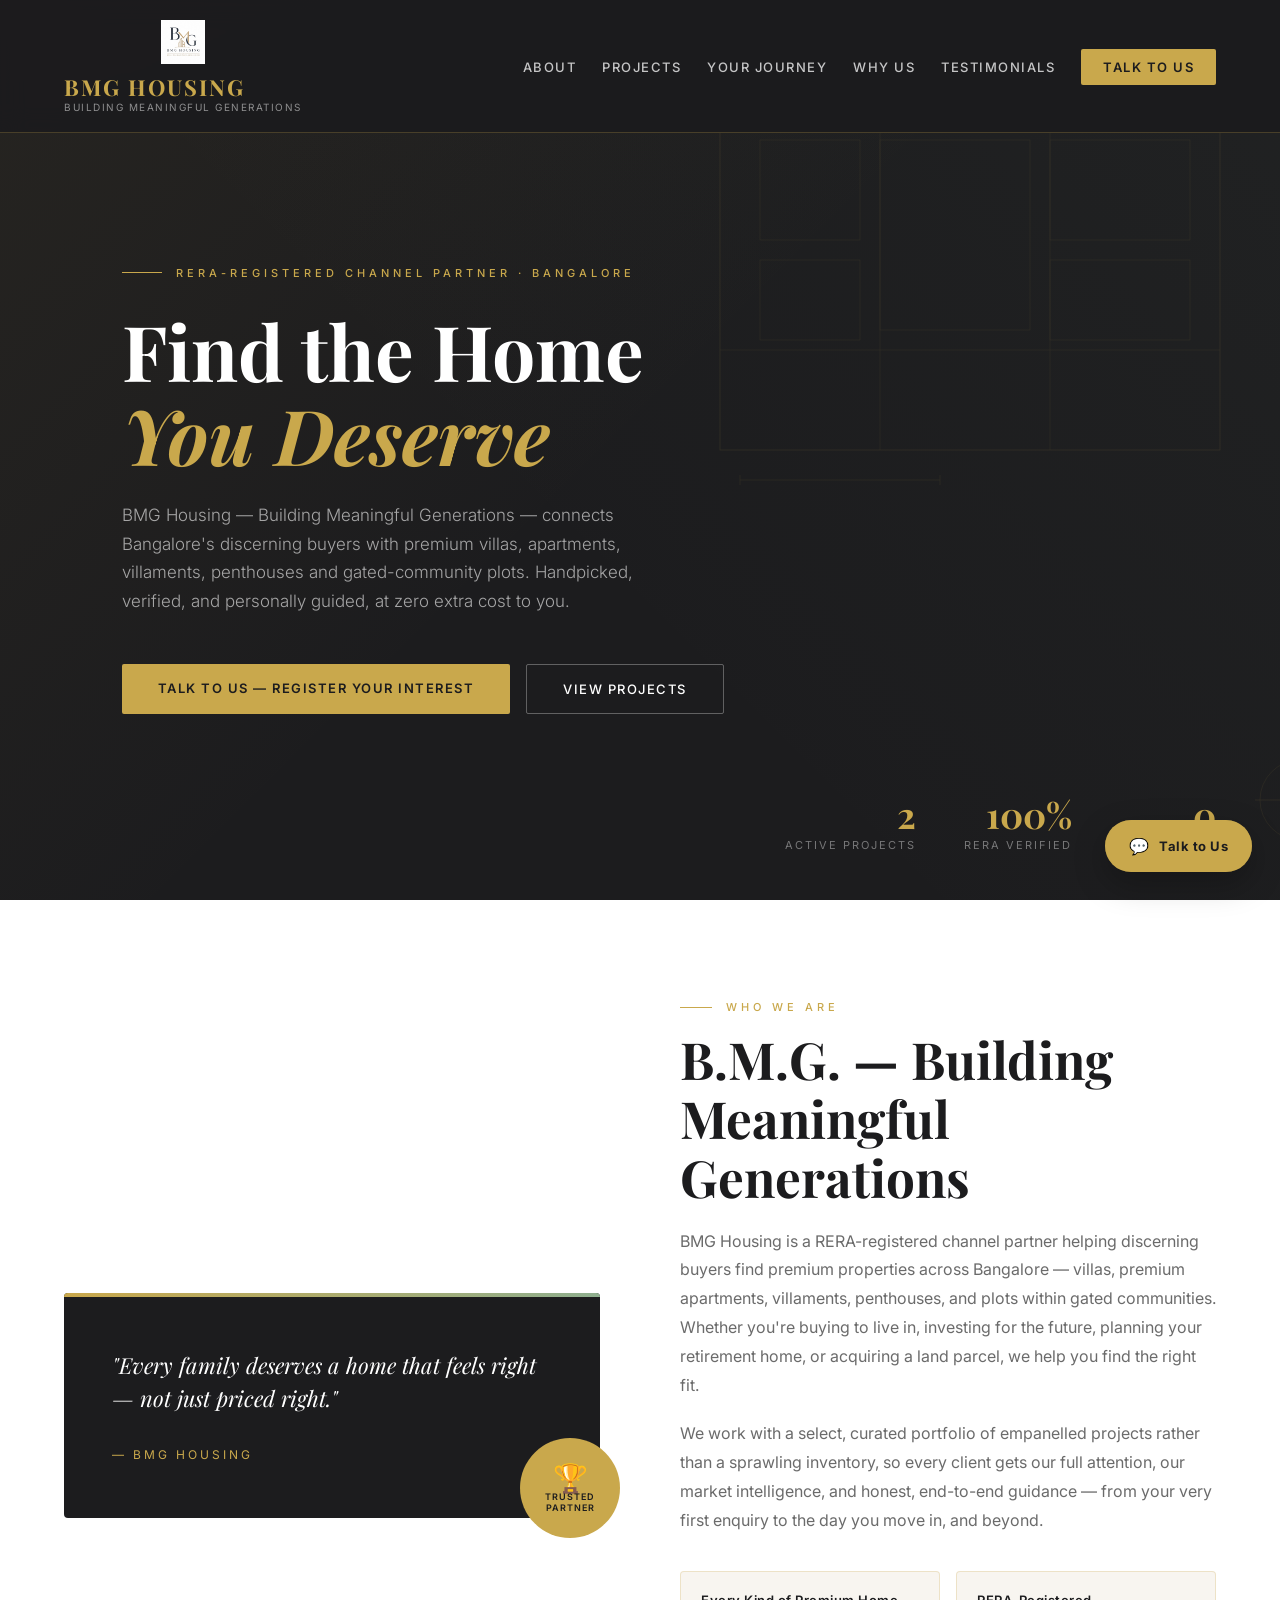
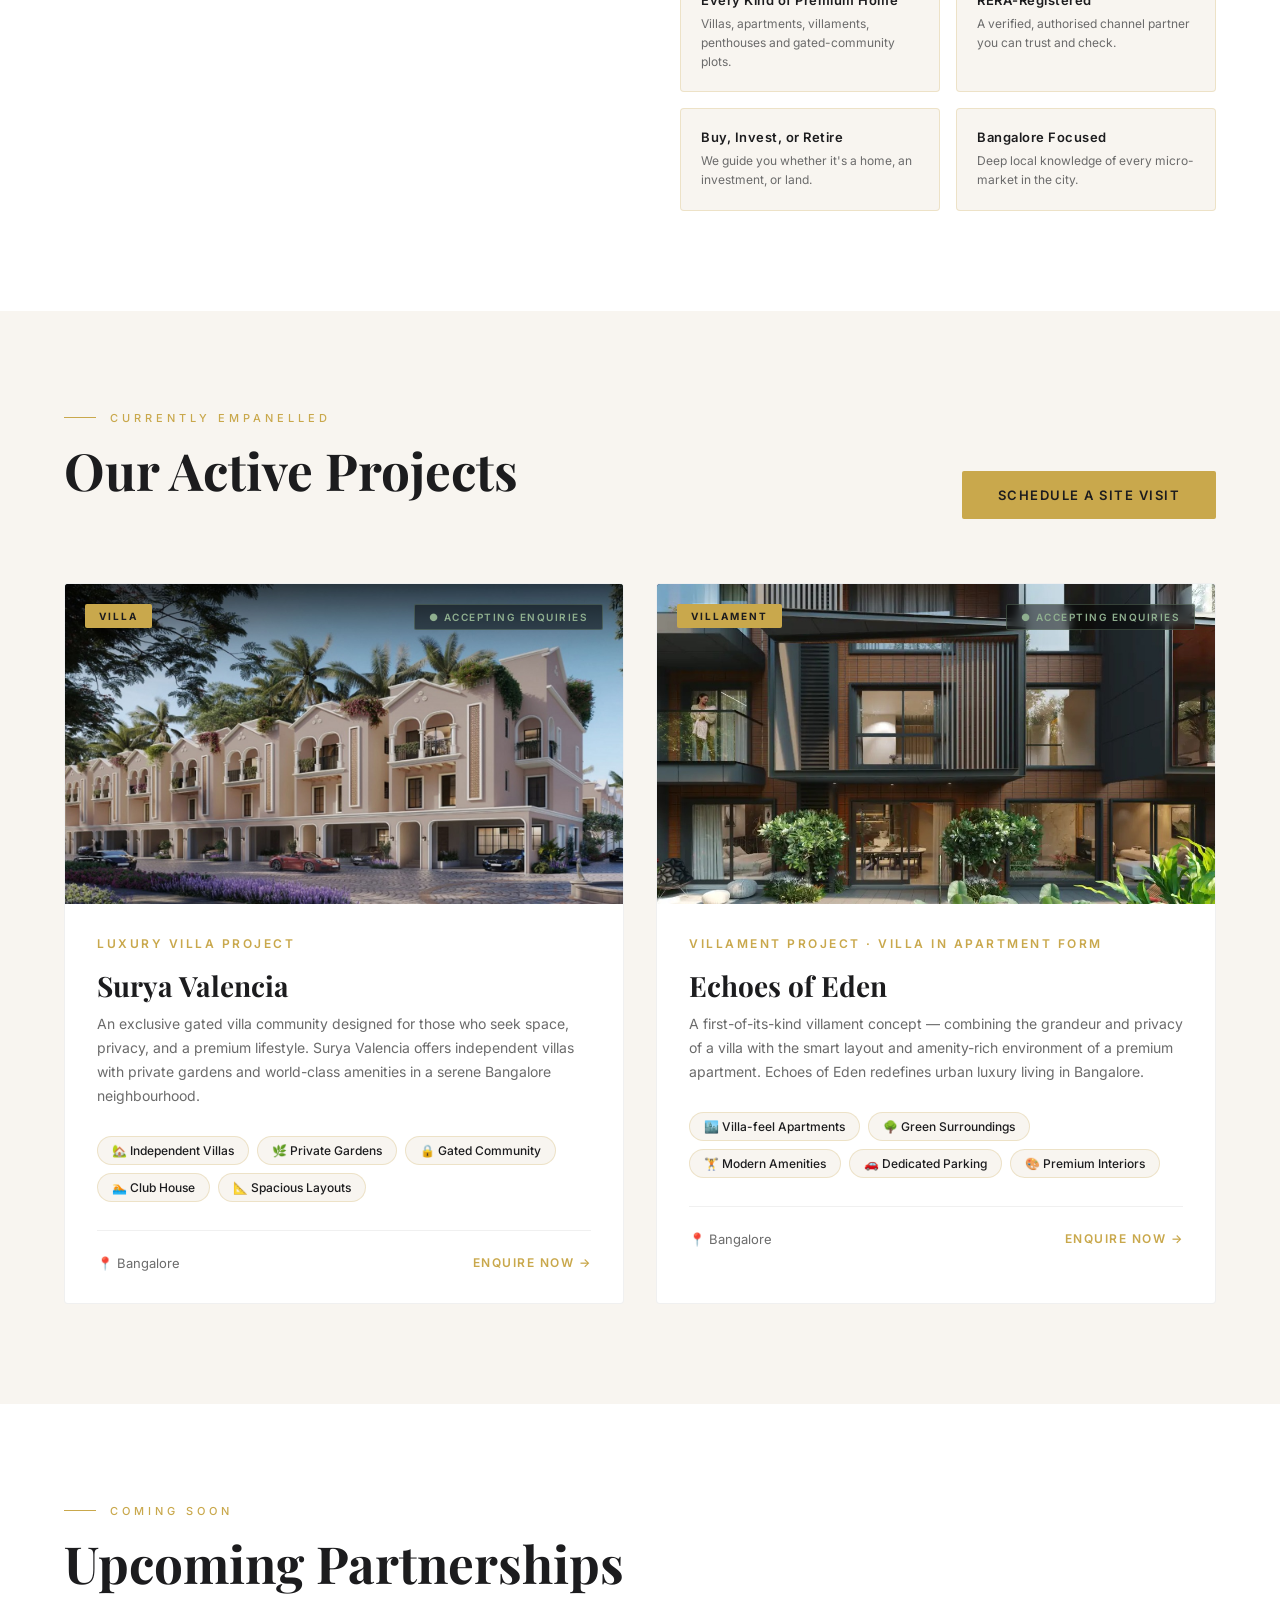
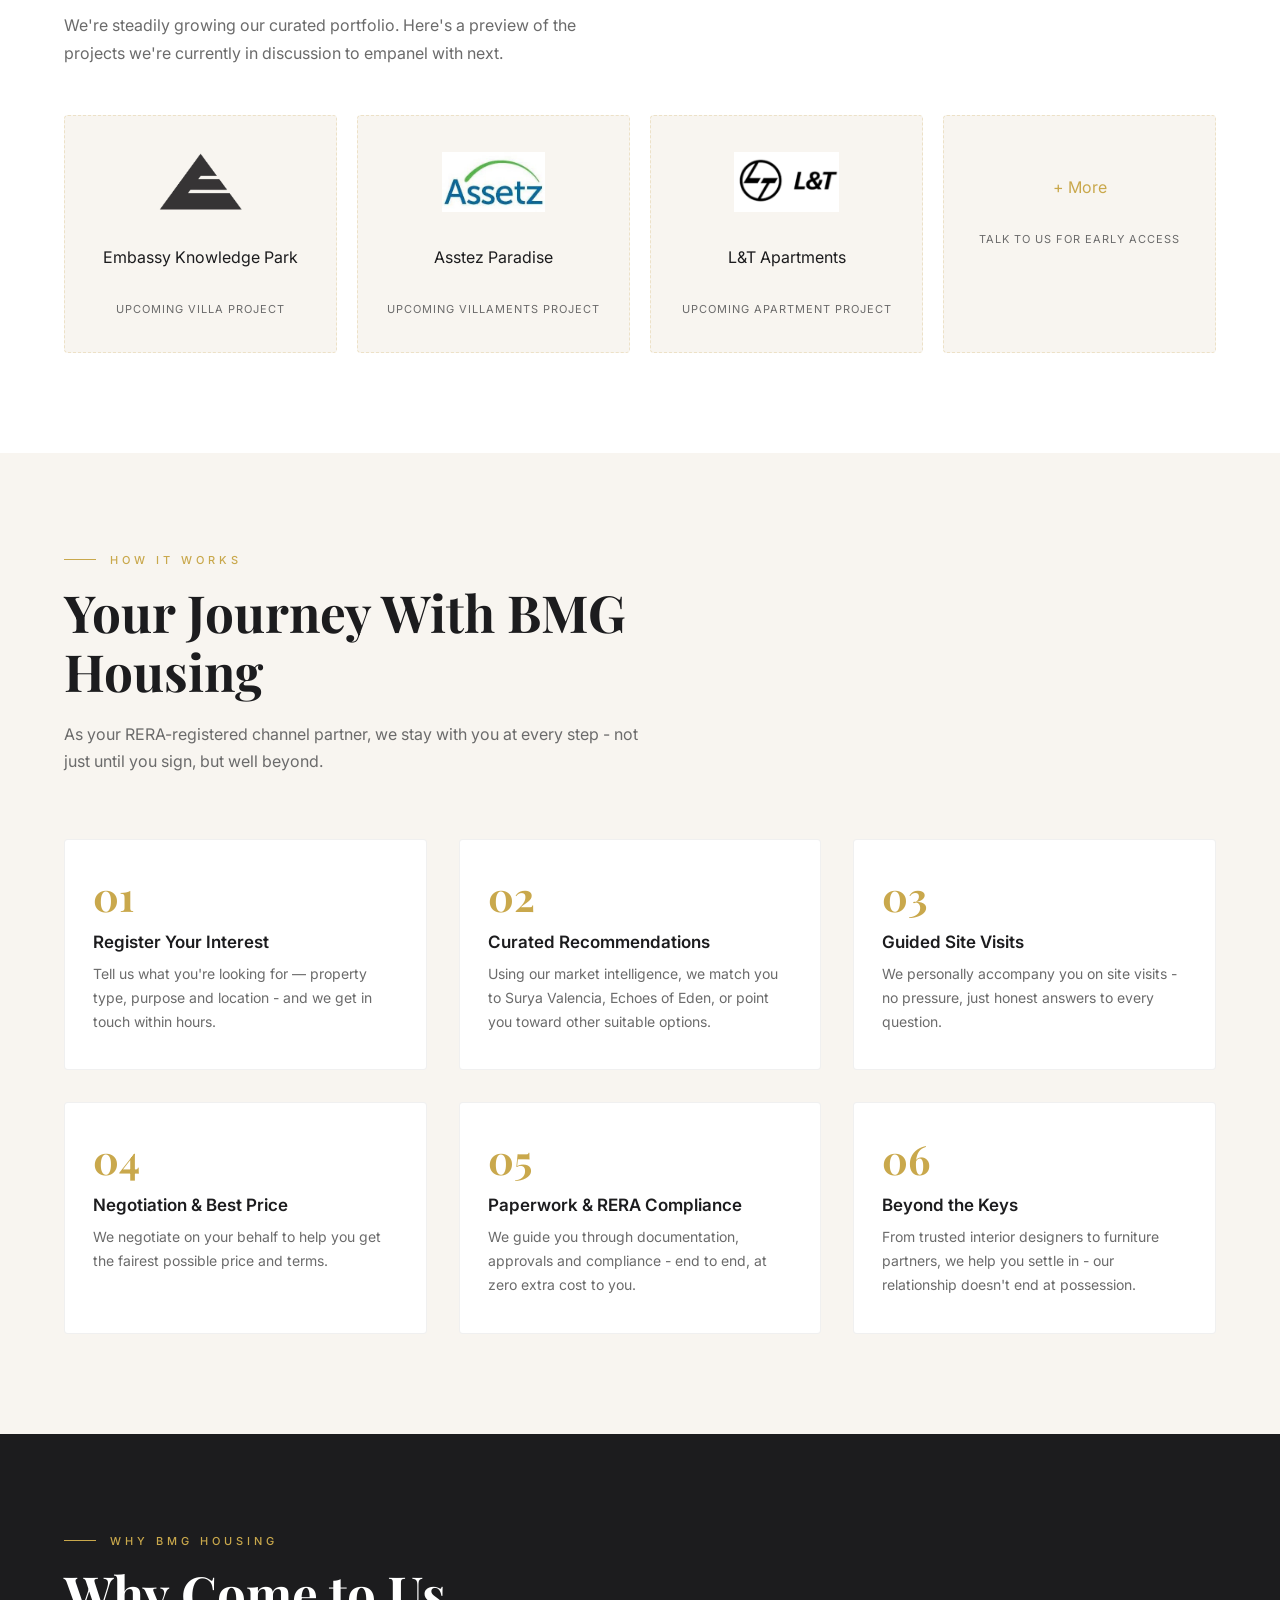
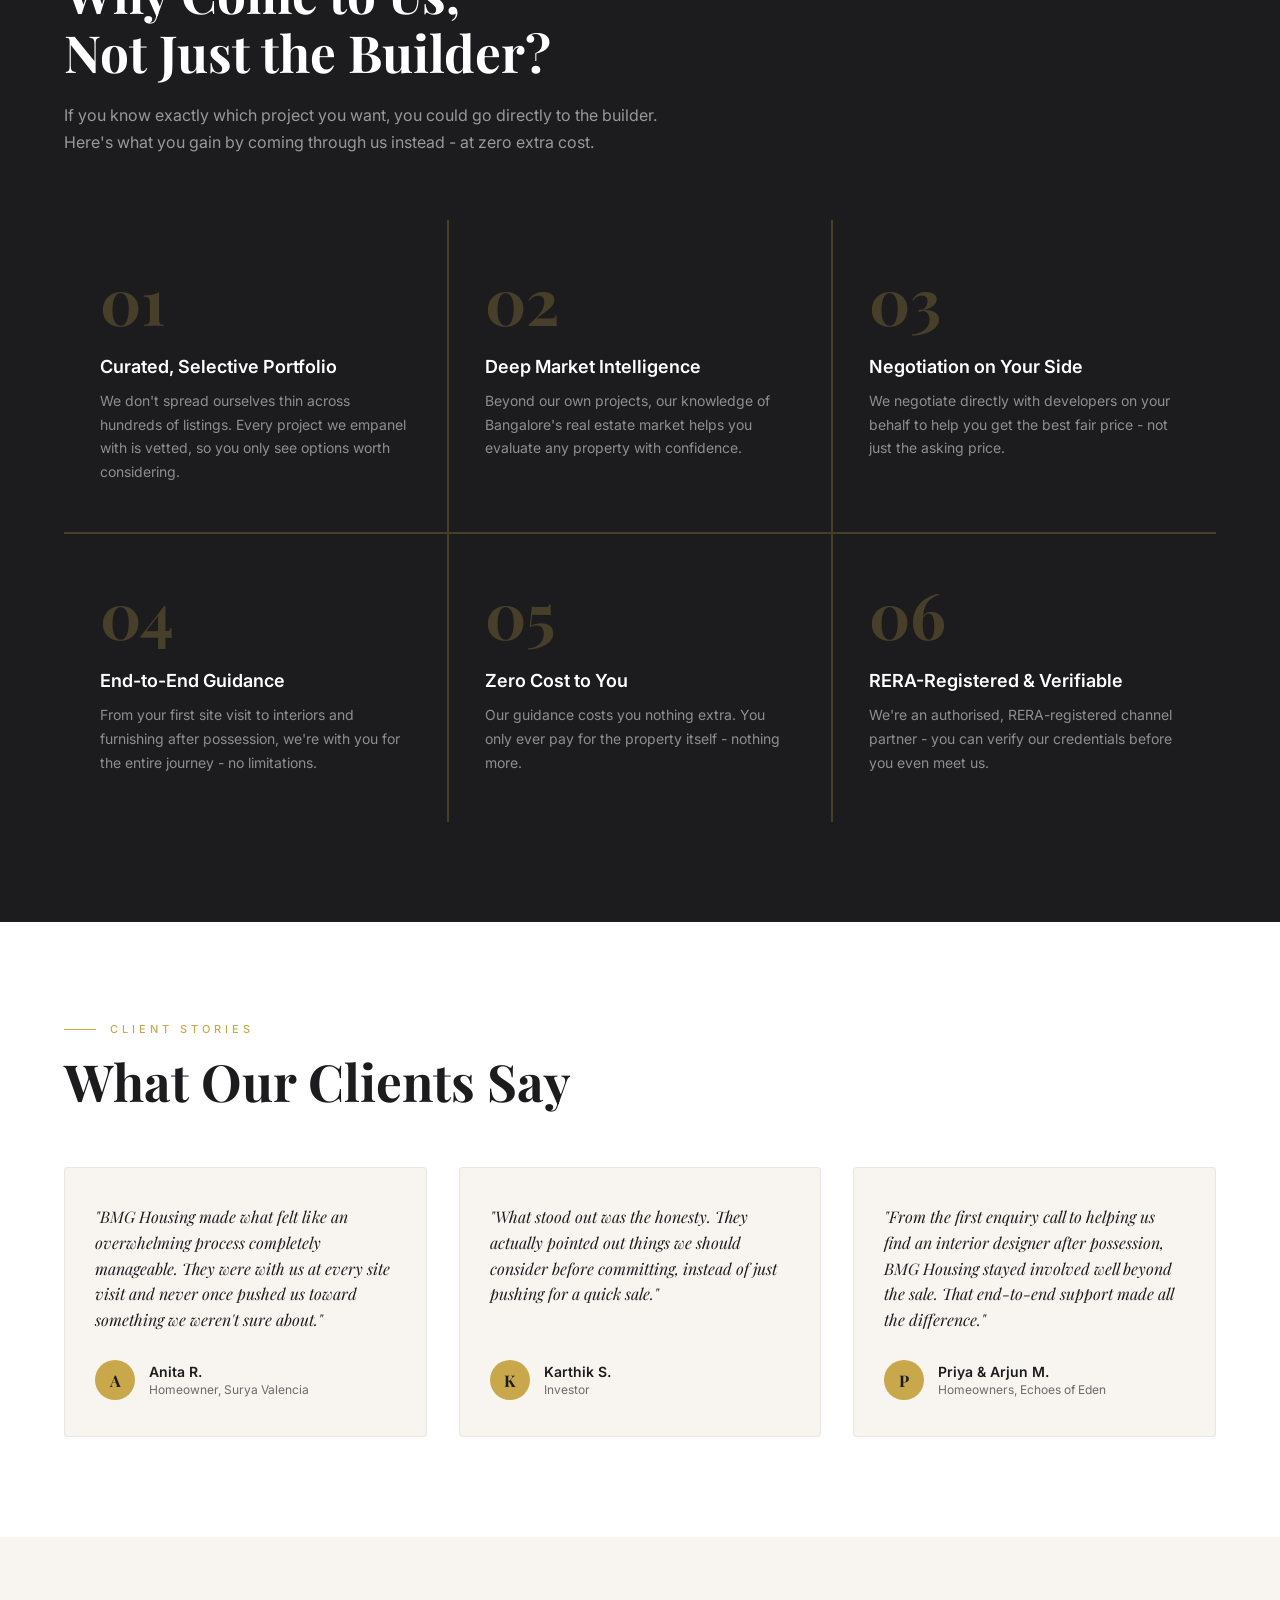
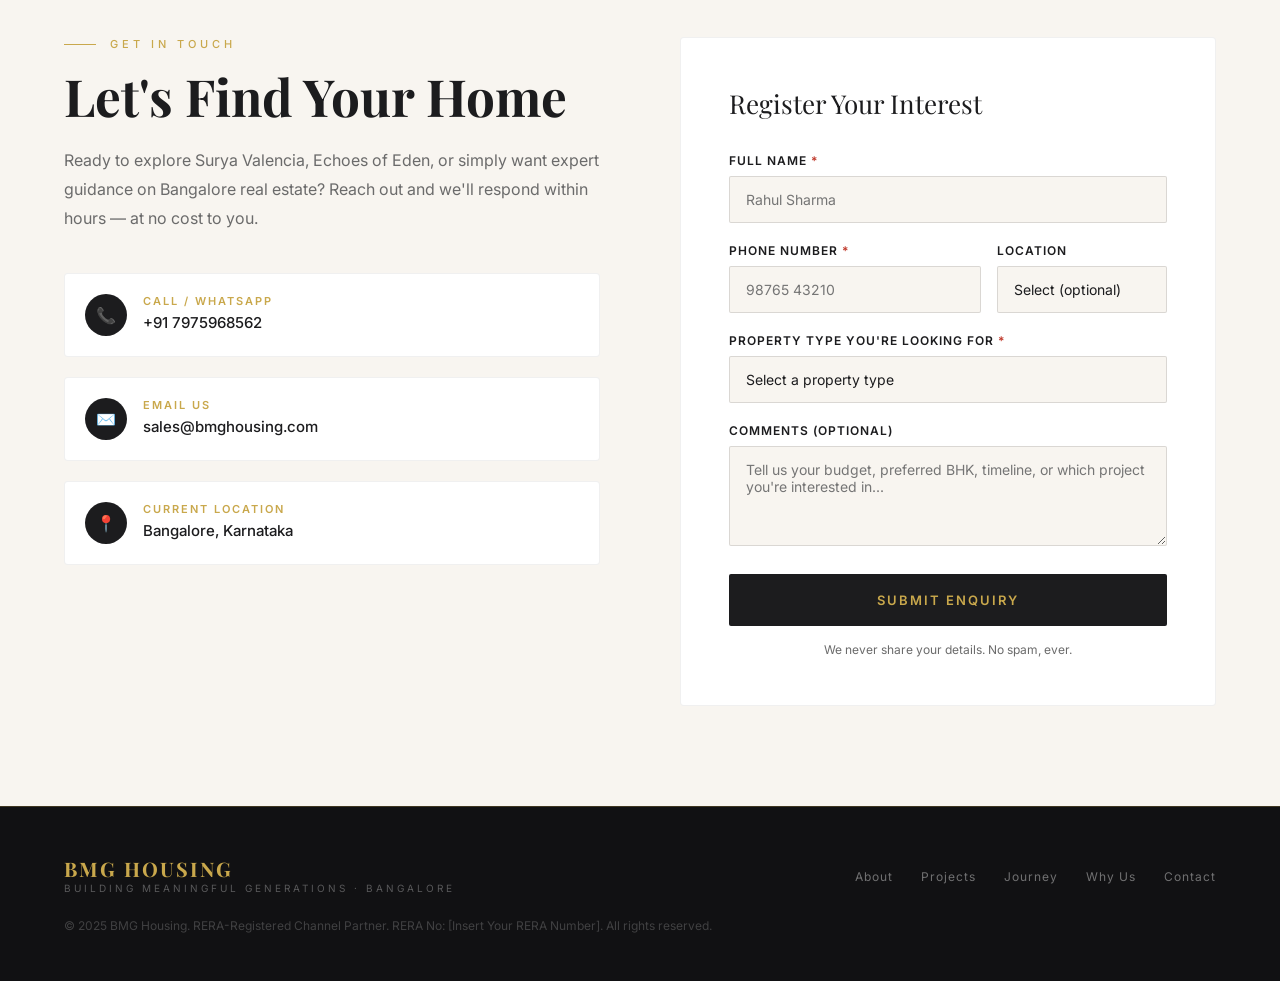
==== commit 382760b8: "Added images and contact info" ====
--- a/index.html
+++ b/index.html
@@ -14,8 +14,7 @@
 <nav>
   <div class="nav-logo">
     <div class="logo-wrap">
-      <!-- Replace src below with your actual logo file (e.g. logo.png / logo.svg) -->
-      <img src="logo.png" alt="BMG Housing Logo" class="logo-img"
+      <img src="images/logo.jpeg" alt="BMG Housing Logo" class="logo-img"
            onerror="this.onerror=null;this.style.display='none';document.getElementById('logoFallback').style.display='flex';" />
       <div class="logo-fallback" id="logoFallback">BMG</div>
     </div>
@@ -113,10 +112,10 @@
     </div>
   </div>
 
-  <div class="scroll-hint">
+  <!-- <div class="scroll-hint">
     <div class="scroll-line"></div>
     <span>Scroll</span>
-  </div>
+  </div> -->
 </section>
 
 <!-- ABOUT -->
@@ -146,22 +145,22 @@
 
     <div class="about-pillars">
       <div class="pillar">
-        <div class="pillar-icon">🏘️</div>
+        <!-- <div class="pillar-icon">🏘️</div> -->
         <div class="pillar-title">Every Kind of Premium Home</div>
         <div class="pillar-desc">Villas, apartments, villaments, penthouses and gated-community plots.</div>
       </div>
       <div class="pillar">
-        <div class="pillar-icon">📜</div>
+        <!-- <div class="pillar-icon">📜</div> -->
         <div class="pillar-title">RERA-Registered</div>
         <div class="pillar-desc">A verified, authorised channel partner you can trust and check.</div>
       </div>
       <div class="pillar">
-        <div class="pillar-icon">🎯</div>
+        <!-- <div class="pillar-icon">🎯</div> -->
         <div class="pillar-title">Buy, Invest, or Retire</div>
         <div class="pillar-desc">We guide you whether it's a home, an investment, or land.</div>
       </div>
       <div class="pillar">
-        <div class="pillar-icon">📍</div>
+        <!-- <div class="pillar-icon">📍</div> -->
         <div class="pillar-title">Bangalore Focused</div>
         <div class="pillar-desc">Deep local knowledge of every micro-market in the city.</div>
       </div>
@@ -185,7 +184,7 @@
     <div class="project-card" onclick="document.getElementById('contact').scrollIntoView({behavior:'smooth'})">
       <div class="project-visual project-visual-surya">
         <div class="project-illustration">
-          <svg viewBox="0 0 400 280" xmlns="http://www.w3.org/2000/svg" width="340">
+          <!-- <svg viewBox="0 0 400 280" xmlns="http://www.w3.org/2000/svg" width="340">
             <rect x="60" y="140" width="280" height="120" fill="rgba(255,255,255,0.05)" rx="2"/>
             <rect x="80" y="155" width="110" height="100" fill="rgba(201,168,76,0.2)" stroke="rgba(201,168,76,0.5)" stroke-width="1"/>
             <polygon points="75,155 190,90 305,155" fill="rgba(201,168,76,0.15)" stroke="rgba(201,168,76,0.6)" stroke-width="1.5"/>
@@ -204,7 +203,8 @@
             <line x1="340" y1="35" x2="340" y2="28" stroke="rgba(201,168,76,0.4)" stroke-width="1.5"/>
             <line x1="358" y1="43" x2="364" y2="38" stroke="rgba(201,168,76,0.4)" stroke-width="1.5"/>
             <line x1="365" y1="60" x2="372" y2="60" stroke="rgba(201,168,76,0.4)" stroke-width="1.5"/>
-          </svg>
+          </svg> -->
+          <img src="images/surya_valencia.jpg" alt="Surya Valencia Villas" class="project-photo"/>
         </div>
         <div class="project-tag">Villa</div>
         <div class="project-status">● Accepting Enquiries</div>
@@ -235,7 +235,7 @@
     <div class="project-card" onclick="document.getElementById('contact').scrollIntoView({behavior:'smooth'})">
       <div class="project-visual project-visual-echoes">
         <div class="project-illustration">
-          <svg viewBox="0 0 400 280" xmlns="http://www.w3.org/2000/svg" width="340">
+          <!-- <svg viewBox="0 0 400 280" xmlns="http://www.w3.org/2000/svg" width="340">
             <rect x="100" y="80" width="200" height="170" fill="rgba(180,160,220,0.12)" stroke="rgba(180,160,220,0.35)" stroke-width="1.2"/>
             <line x1="100" y1="140" x2="300" y2="140" stroke="rgba(180,160,220,0.2)" stroke-width="1"/>
             <line x1="100" y1="200" x2="300" y2="200" stroke="rgba(180,160,220,0.2)" stroke-width="1"/>
@@ -260,7 +260,8 @@
             <circle cx="140" cy="30" r="1" fill="rgba(255,255,255,0.3)"/>
             <circle cx="320" cy="40" r="1.5" fill="rgba(255,255,255,0.4)"/>
             <circle cx="360" cy="70" r="1" fill="rgba(255,255,255,0.3)"/>
-          </svg>
+          </svg> -->
+          <img src="images/echoes_of_eden.jpeg" alt="Echoes of Eden" class="project-photo"/>
         </div>
         <div class="project-tag">Villament</div>
         <div class="project-status">● Accepting Enquiries</div>
@@ -300,16 +301,19 @@
 
   <div class="upcoming-grid">
     <div class="upcoming-card">
-      <div class="upcoming-logo">Project A</div>
+      <img src="images/Embassy-Knowledge-Park-Logo.png" alt="Embassy Knowledge Park Logo" class="upcoming-logo-img"/>
+      <div class="upcoming-logo">Embassy Knowledge Park</div>
       <div class="upcoming-label">Upcoming Villa Project</div>
     </div>
     <div class="upcoming-card">
-      <div class="upcoming-logo">Project B</div>
+      <img src="images/assetz_paradise.jpg" alt="Asstez Paradise Logo" class="upcoming-logo-img"/>
+      <div class="upcoming-logo">Asstez Paradise</div>
+      <div class="upcoming-label">Upcoming Villaments Project</div>
+    </div>
+    <div class="upcoming-card">
+      <img src="images/LandT.png" alt="L&T Apartments Logo" class="upcoming-logo-img"/>
+      <div class="upcoming-logo">L&T Apartments</div>
       <div class="upcoming-label">Upcoming Apartment Project</div>
-    </div>
-    <div class="upcoming-card">
-      <div class="upcoming-logo">Project C</div>
-      <div class="upcoming-label">Upcoming Plotted Development</div>
     </div>
     <div class="upcoming-card upcoming-more">
       <div class="upcoming-logo">+ More</div>
@@ -323,14 +327,14 @@
   <div style="max-width: 600px;">
     <div class="section-eyebrow"><span>How It Works</span></div>
     <h2 class="section-title">Your Journey With BMG Housing</h2>
-    <p class="journey-sub">As your RERA-registered channel partner, we stay with you at every step — not just until you sign, but well beyond.</p>
+    <p class="journey-sub">As your RERA-registered channel partner, we stay with you at every step - not just until you sign, but well beyond.</p>
   </div>
 
   <div class="journey-timeline">
     <div class="journey-step">
       <div class="journey-num">01</div>
       <div class="journey-title">Register Your Interest</div>
-      <div class="journey-desc">Tell us what you're looking for — property type, purpose and location — and we get in touch within hours.</div>
+      <div class="journey-desc">Tell us what you're looking for — property type, purpose and location - and we get in touch within hours.</div>
     </div>
     <div class="journey-step">
       <div class="journey-num">02</div>
@@ -340,7 +344,7 @@
     <div class="journey-step">
       <div class="journey-num">03</div>
       <div class="journey-title">Guided Site Visits</div>
-      <div class="journey-desc">We personally accompany you on site visits — no pressure, just honest answers to every question.</div>
+      <div class="journey-desc">We personally accompany you on site visits - no pressure, just honest answers to every question.</div>
     </div>
     <div class="journey-step">
       <div class="journey-num">04</div>
@@ -350,12 +354,12 @@
     <div class="journey-step">
       <div class="journey-num">05</div>
       <div class="journey-title">Paperwork & RERA Compliance</div>
-      <div class="journey-desc">We guide you through documentation, approvals and compliance — end to end, at zero extra cost to you.</div>
+      <div class="journey-desc">We guide you through documentation, approvals and compliance - end to end, at zero extra cost to you.</div>
     </div>
     <div class="journey-step">
       <div class="journey-num">06</div>
       <div class="journey-title">Beyond the Keys</div>
-      <div class="journey-desc">From trusted interior designers to furniture partners, we help you settle in — our relationship doesn't end at possession.</div>
+      <div class="journey-desc">From trusted interior designers to furniture partners, we help you settle in - our relationship doesn't end at possession.</div>
     </div>
   </div>
 </section>
@@ -365,45 +369,45 @@
   <div style="max-width: 600px;">
     <div class="section-eyebrow"><span>Why BMG Housing</span></div>
     <h2 class="section-title">Why Come to Us,<br/>Not Just the Builder?</h2>
-    <p class="why-sub">If you know exactly which project you want, you could go directly to the builder. Here's what you gain by coming through us instead — at zero extra cost.</p>
+    <p class="why-sub">If you know exactly which project you want, you could go directly to the builder. Here's what you gain by coming through us instead - at zero extra cost.</p>
   </div>
 
   <div class="why-grid">
     <div class="why-item">
-      <div class="why-icon">🎯</div>
+      <!-- <div class="why-icon">🎯</div> -->
       <div class="why-number">01</div>
       <div class="why-title">Curated, Selective Portfolio</div>
       <div class="why-desc">We don't spread ourselves thin across hundreds of listings. Every project we empanel with is vetted, so you only see options worth considering.</div>
     </div>
     <div class="why-item">
-      <div class="why-icon">🧠</div>
+      <!-- <div class="why-icon">🧠</div> -->
       <div class="why-number">02</div>
       <div class="why-title">Deep Market Intelligence</div>
       <div class="why-desc">Beyond our own projects, our knowledge of Bangalore's real estate market helps you evaluate any property with confidence.</div>
     </div>
     <div class="why-item">
-      <div class="why-icon">🤝</div>
+      <!-- <div class="why-icon">🤝</div> -->
       <div class="why-number">03</div>
       <div class="why-title">Negotiation on Your Side</div>
-      <div class="why-desc">We negotiate directly with developers on your behalf to help you get the best fair price — not just the asking price.</div>
+      <div class="why-desc">We negotiate directly with developers on your behalf to help you get the best fair price - not just the asking price.</div>
     </div>
     <div class="why-item">
-      <div class="why-icon">🗺️</div>
+      <!-- <div class="why-icon">🗺️</div> -->
       <div class="why-number">04</div>
       <div class="why-title">End-to-End Guidance</div>
-      <div class="why-desc">From your first site visit to interiors and furnishing after possession, we're with you for the entire journey — no limitations.</div>
+      <div class="why-desc">From your first site visit to interiors and furnishing after possession, we're with you for the entire journey - no limitations.</div>
     </div>
     <div class="why-item">
-      <div class="why-icon">🔒</div>
+      <!-- <div class="why-icon">🔒</div> -->
       <div class="why-number">05</div>
       <div class="why-title">Zero Cost to You</div>
-      <div class="why-desc">Our guidance costs you nothing extra. You only ever pay for the property itself — nothing more.</div>
+      <div class="why-desc">Our guidance costs you nothing extra. You only ever pay for the property itself - nothing more.</div>
     </div>
     <div class="why-item">
-      <div class="why-icon">📜</div>
+      <!-- <div class="why-icon">📜</div> -->
       <div class="why-number">06</div>
       <div class="why-title">RERA-Registered & Verifiable</div>
-      <div class="why-desc">We're an authorised, RERA-registered channel partner — you can verify our credentials before you even meet us.</div>
+      <div class="why-desc">We're an authorised, RERA-registered channel partner - you can verify our credentials before you even meet us.</div>
     </div>
   </div>
 </section>
@@ -461,30 +465,30 @@
         <div class="contact-icon">📞</div>
         <div class="contact-item-text">
           <label>Call / WhatsApp</label>
-          <span>+91 00000 00000</span>
+          <span>+91 7975968562</span>
         </div>
       </div>
       <div class="contact-item">
         <div class="contact-icon">✉️</div>
         <div class="contact-item-text">
           <label>Email Us</label>
-          <span>hello@bmghousing.com</span>
+          <span>sales@bmghousing.com</span>
         </div>
       </div>
       <div class="contact-item">
         <div class="contact-icon">📍</div>
         <div class="contact-item-text">
-          <label>Location</label>
+          <label>Current Location</label>
           <span>Bangalore, Karnataka</span>
         </div>
       </div>
-      <div class="contact-item">
+      <!-- <div class="contact-item">
         <div class="contact-icon">📜</div>
         <div class="contact-item-text">
           <label>RERA Registration</label>
           <span>RERA No: [Insert Your RERA Number] — verifiable at rera.karnataka.gov.in</span>
         </div>
-      </div>
+      </div> -->
     </div>
   </div>
 
@@ -592,6 +596,7 @@
 
     fetch('https://script.google.com/macros/s/AKfycbwl6ZzZ7AyASF7a6-zQ2VXONW7C8582B0jaetDfiTZswlBX7qvY2JPSTKKYWwQyJZKR/exec', {
       method: 'POST',
+      mode: 'no-cors',
       body: JSON.stringify({ fullName, phone, location, propertyType, comments }),
       headers: { 'Content-Type': 'text/plain' } // avoids a CORS preflight issue with Apps Script
     })
--- a/styles.css
+++ b/styles.css
@@ -455,12 +455,19 @@
     }
 
     .project-visual {
-      height: 280px;
       position: relative;
+      width: 100%;
+      height: 320px;      /* fixed height so the box always has real dimensions */
       overflow: hidden;
-      display: flex;
-      align-items: center;
-      justify-content: center;
+    }
+
+    .project-photo {
+      position: absolute;
+      inset: 0;
+      width: 100%;
+      height: 100%;
+      object-fit: cover;   /* fills the box, cropping as needed, no repeat/tile */
+      display: block;
     }
 
     .project-visual-surya {
@@ -1041,11 +1048,21 @@
     }
 
     .upcoming-logo {
-      font-family: 'Playfair Display', serif;
-      font-size: 18px;
-      font-weight: 700;
-      color: var(--text-muted);
+      height: 70px;
+      display: flex;
+      align-items: center;
+      justify-content: center;
       margin-bottom: 10px;
+    }
+
+    .upcoming-logo img {
+      max-width: 140px;
+      max-height: 60px;
+      width: auto;
+      height: auto;
+      object-fit: contain;
+      display: block;
+      margin: 0 auto 10px;
     }
 
     .upcoming-more .upcoming-logo { color: var(--gold); }
@@ -1055,6 +1072,20 @@
       letter-spacing: 1px;
       text-transform: uppercase;
       color: var(--text-muted);
+    }
+
+    .upcoming-card {
+      overflow: hidden;
+    }
+
+    .upcoming-card img {
+      max-width: 140px;
+      max-height: 60px;
+      width: auto;
+      height: auto;
+      object-fit: contain;
+      display: block;
+      margin: 0 auto 10px auto;
     }
 
     /* ── JOURNEY ── */
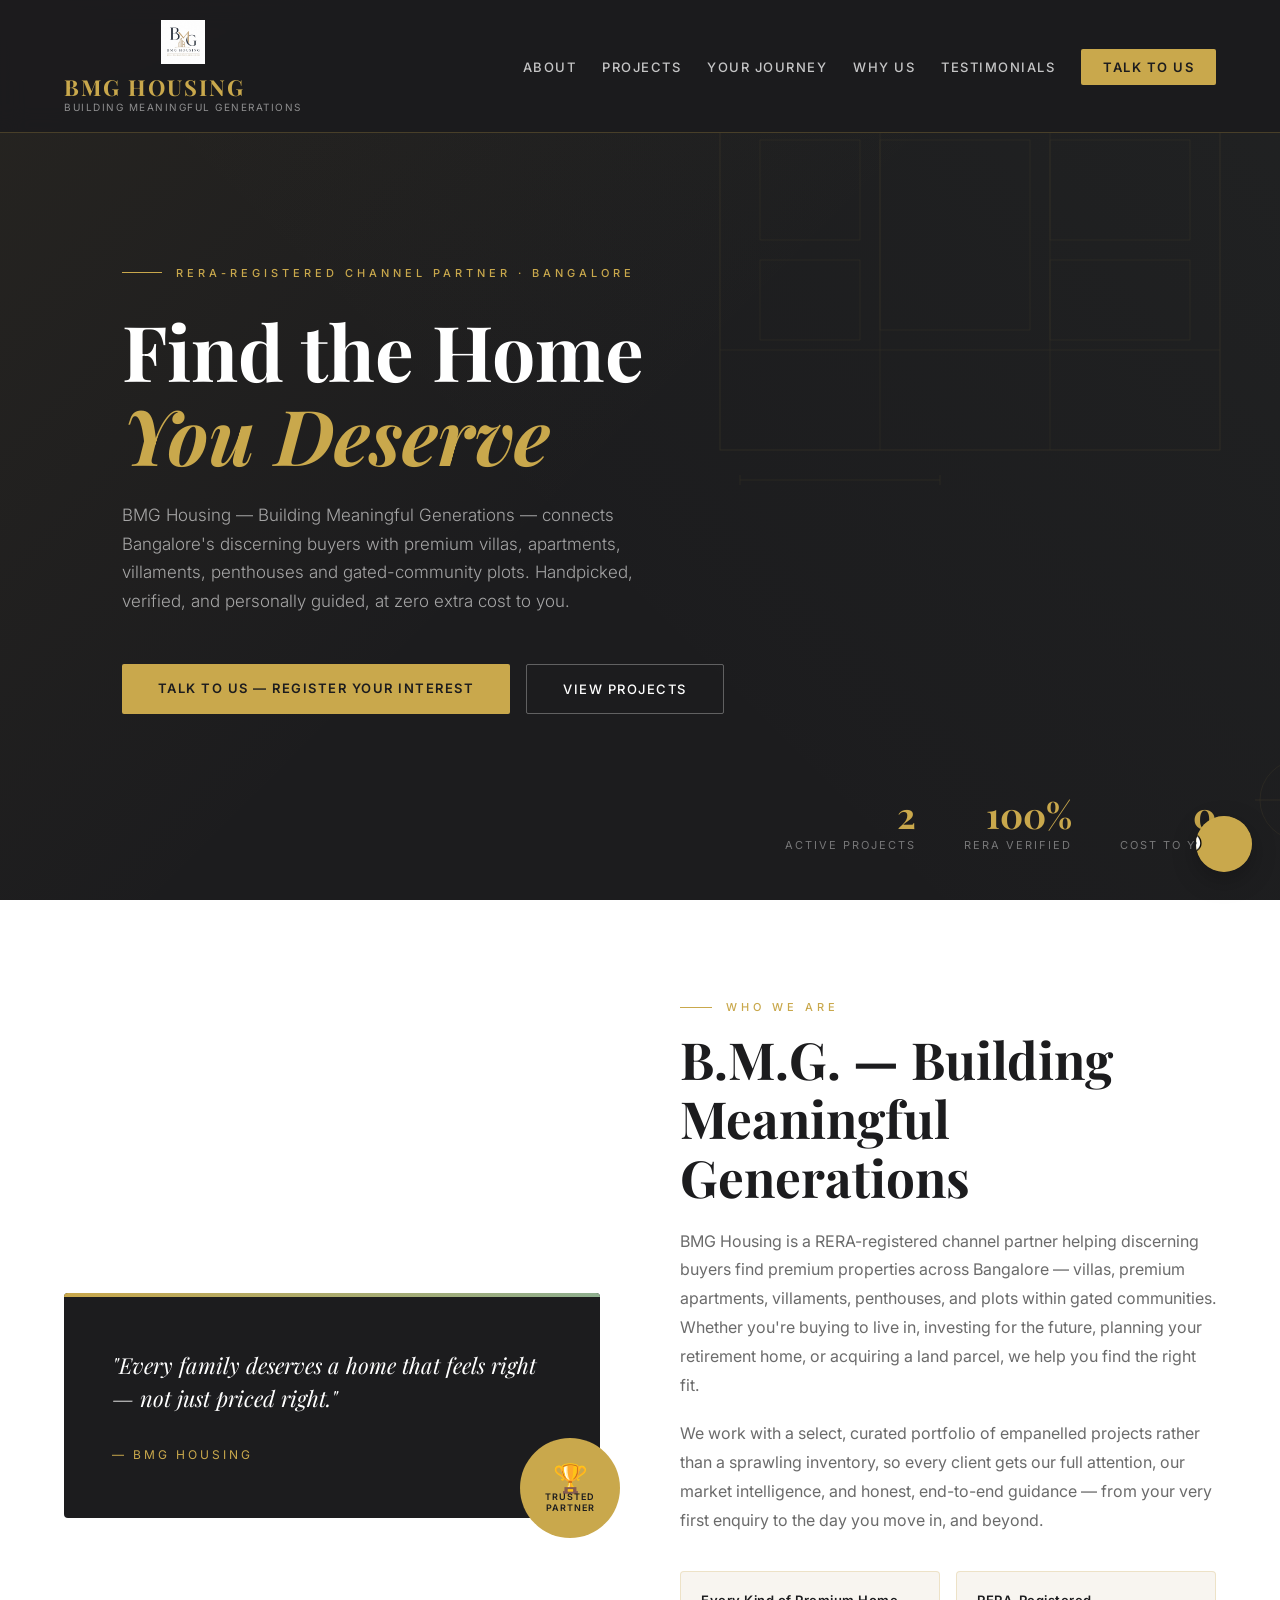
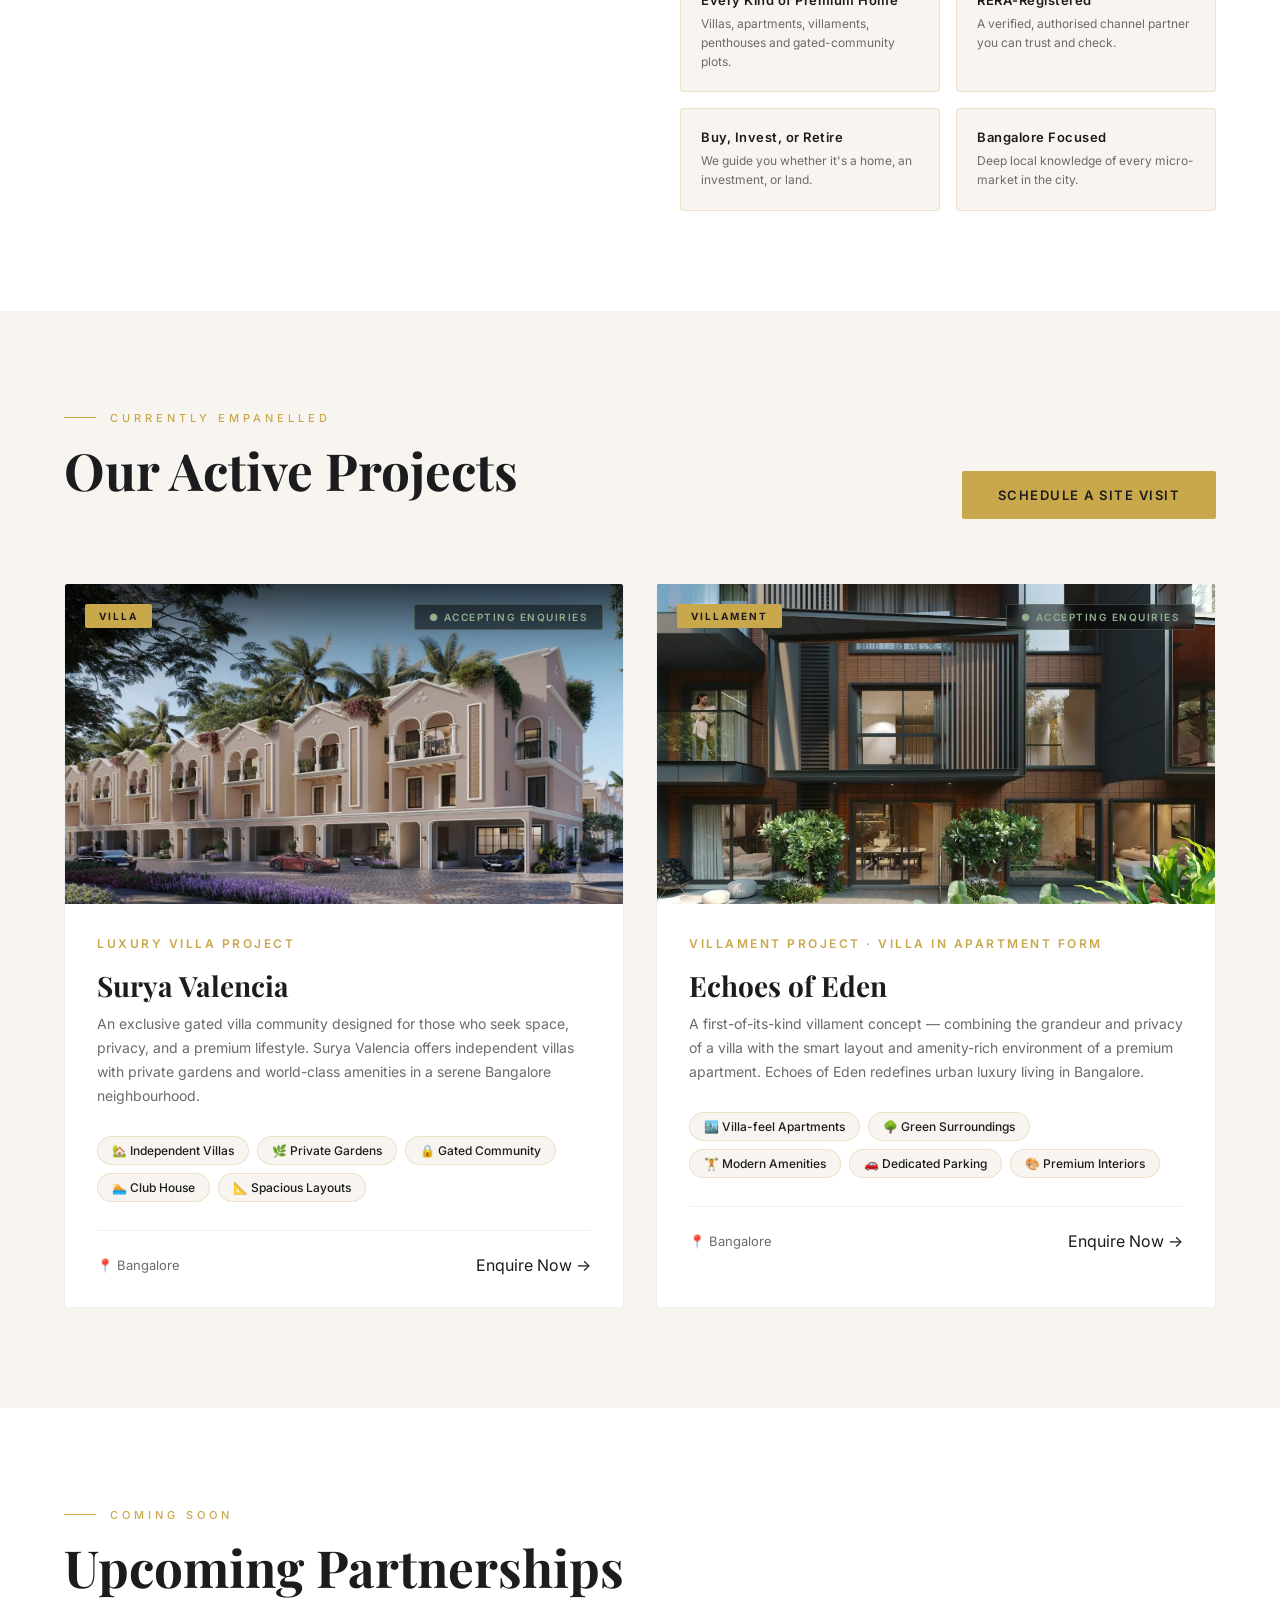
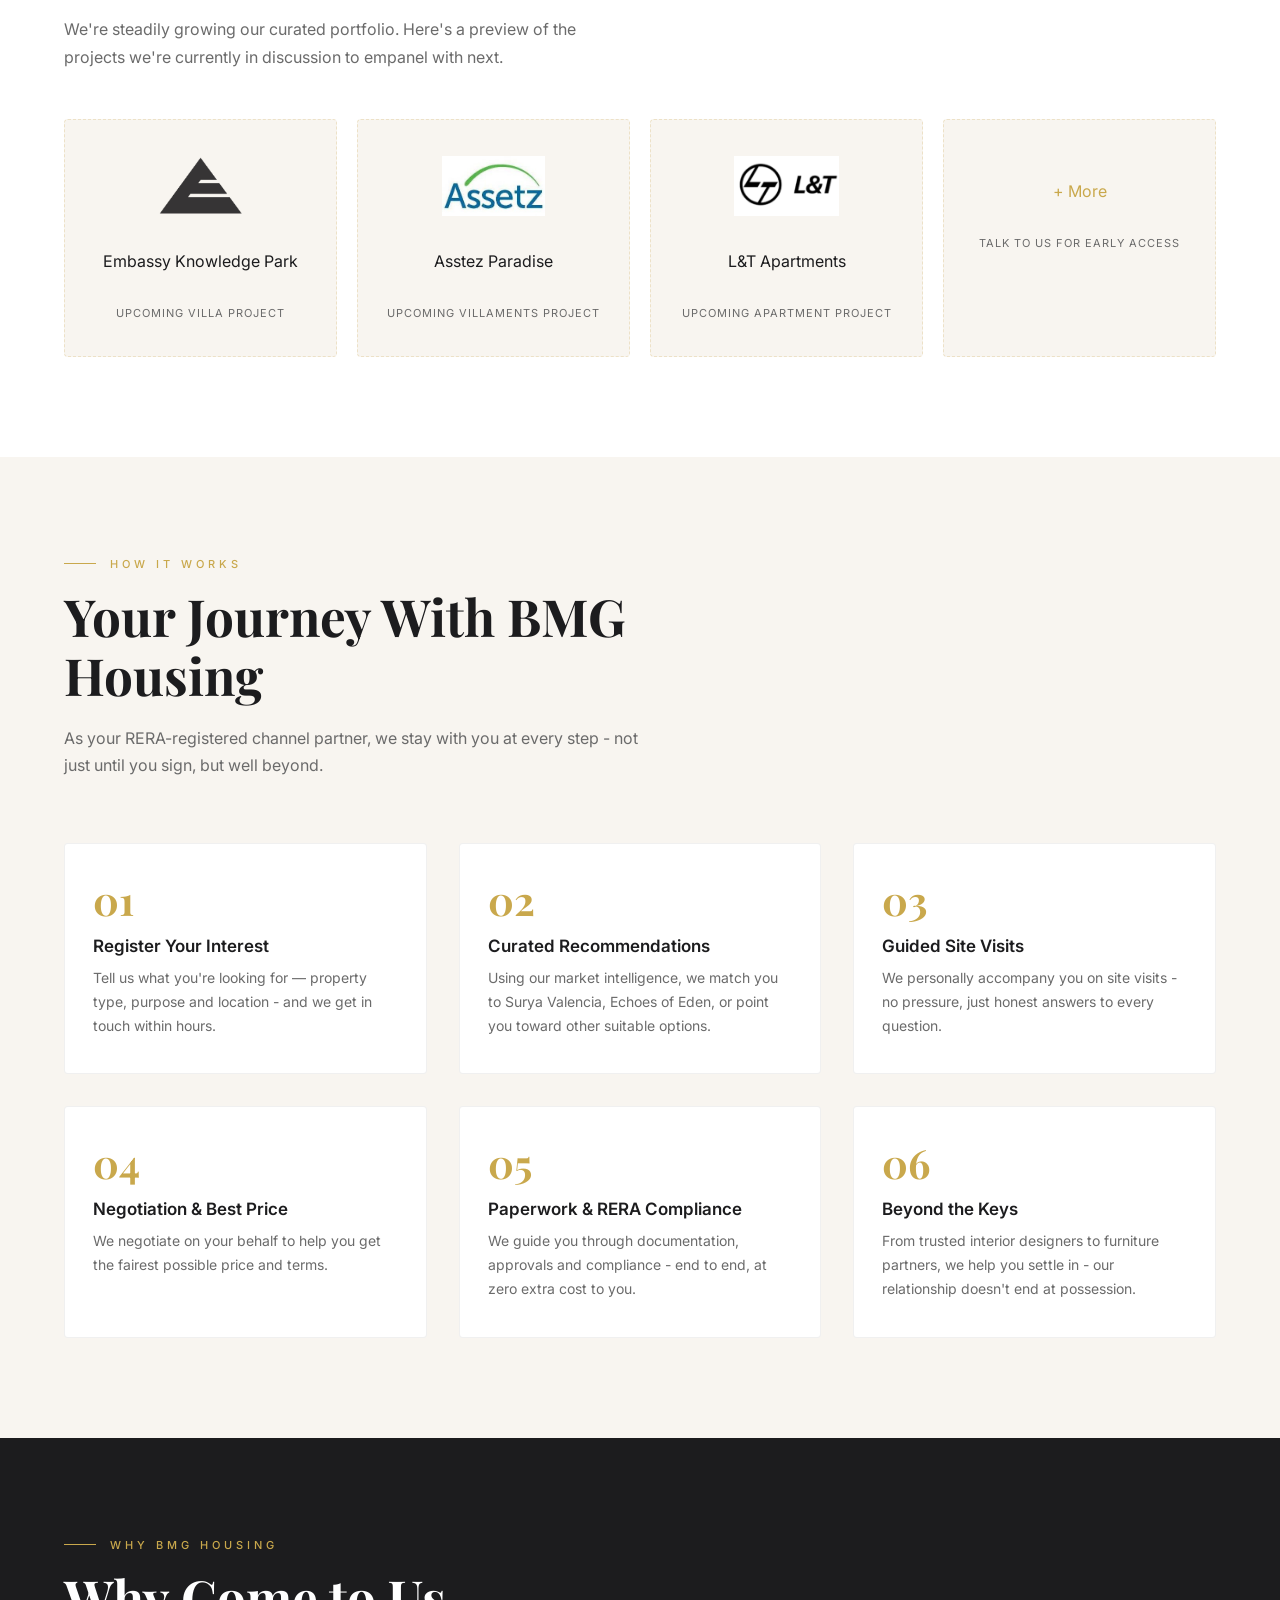
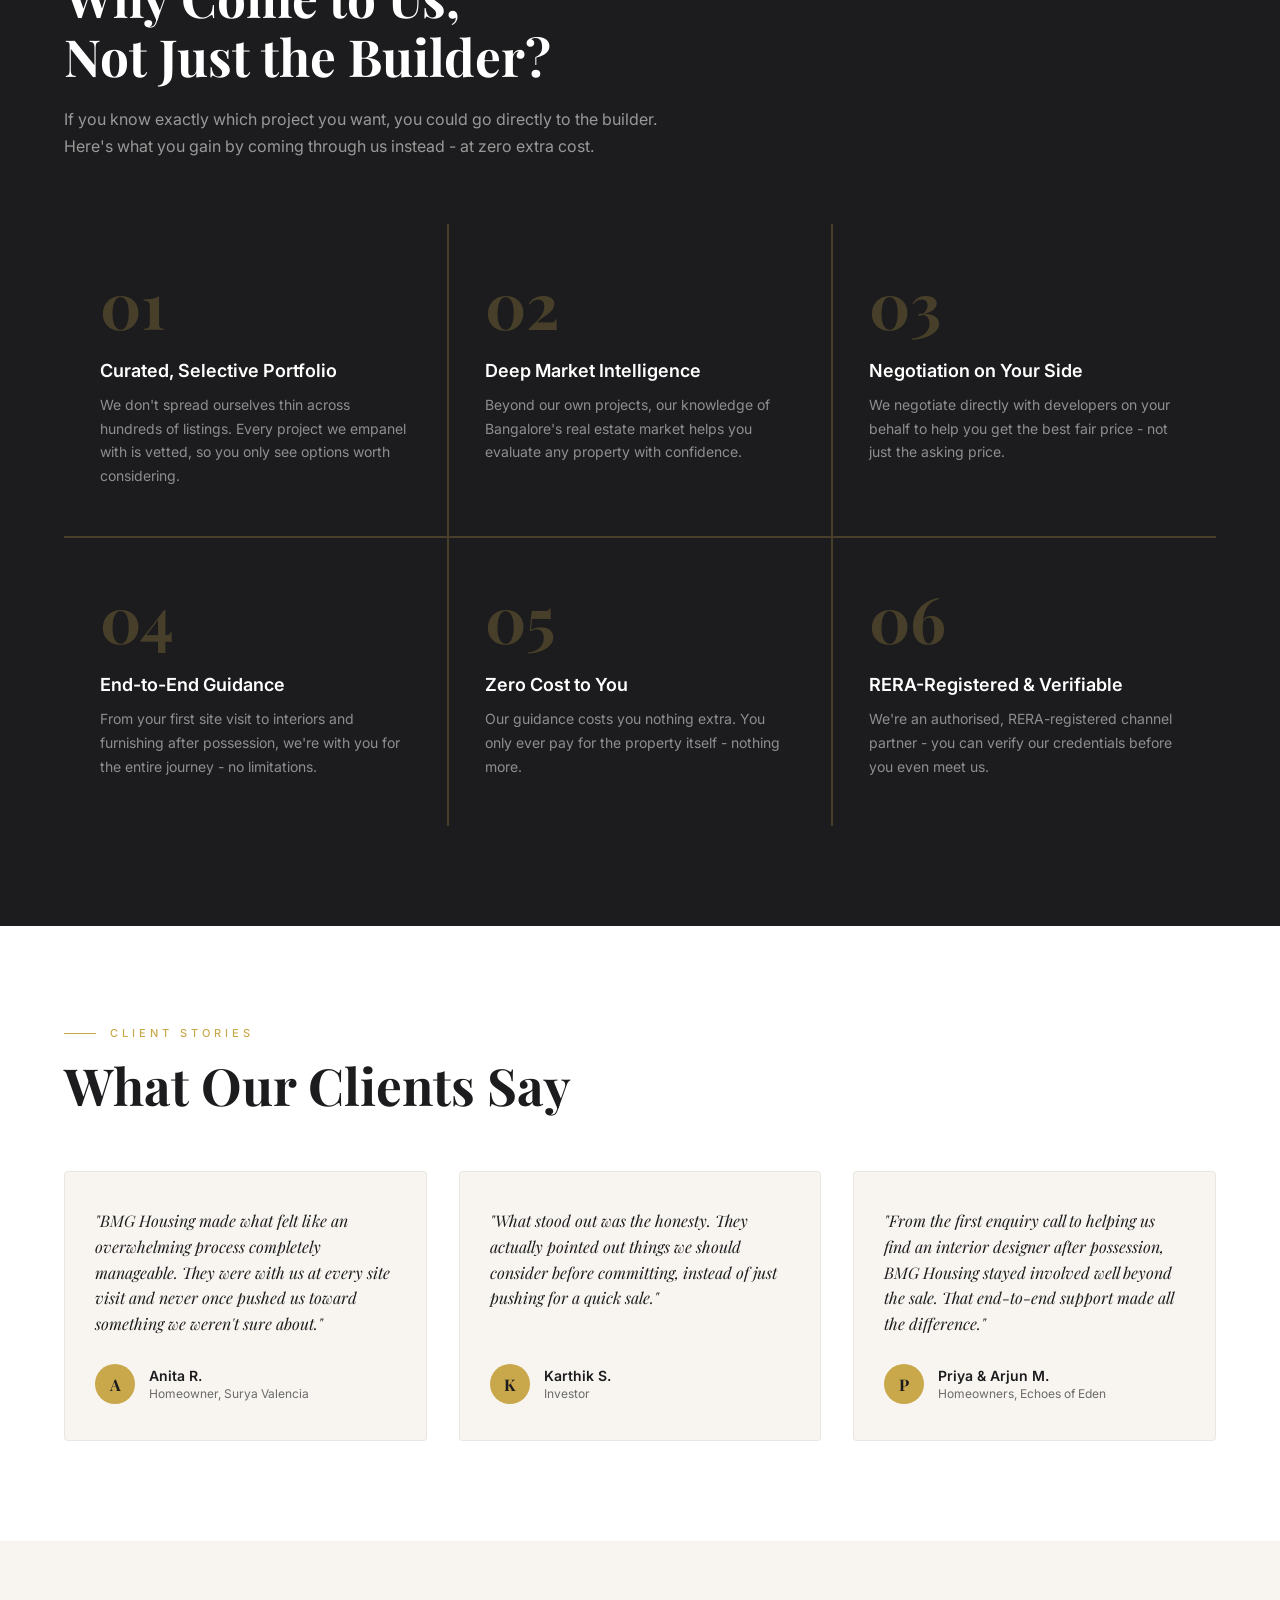
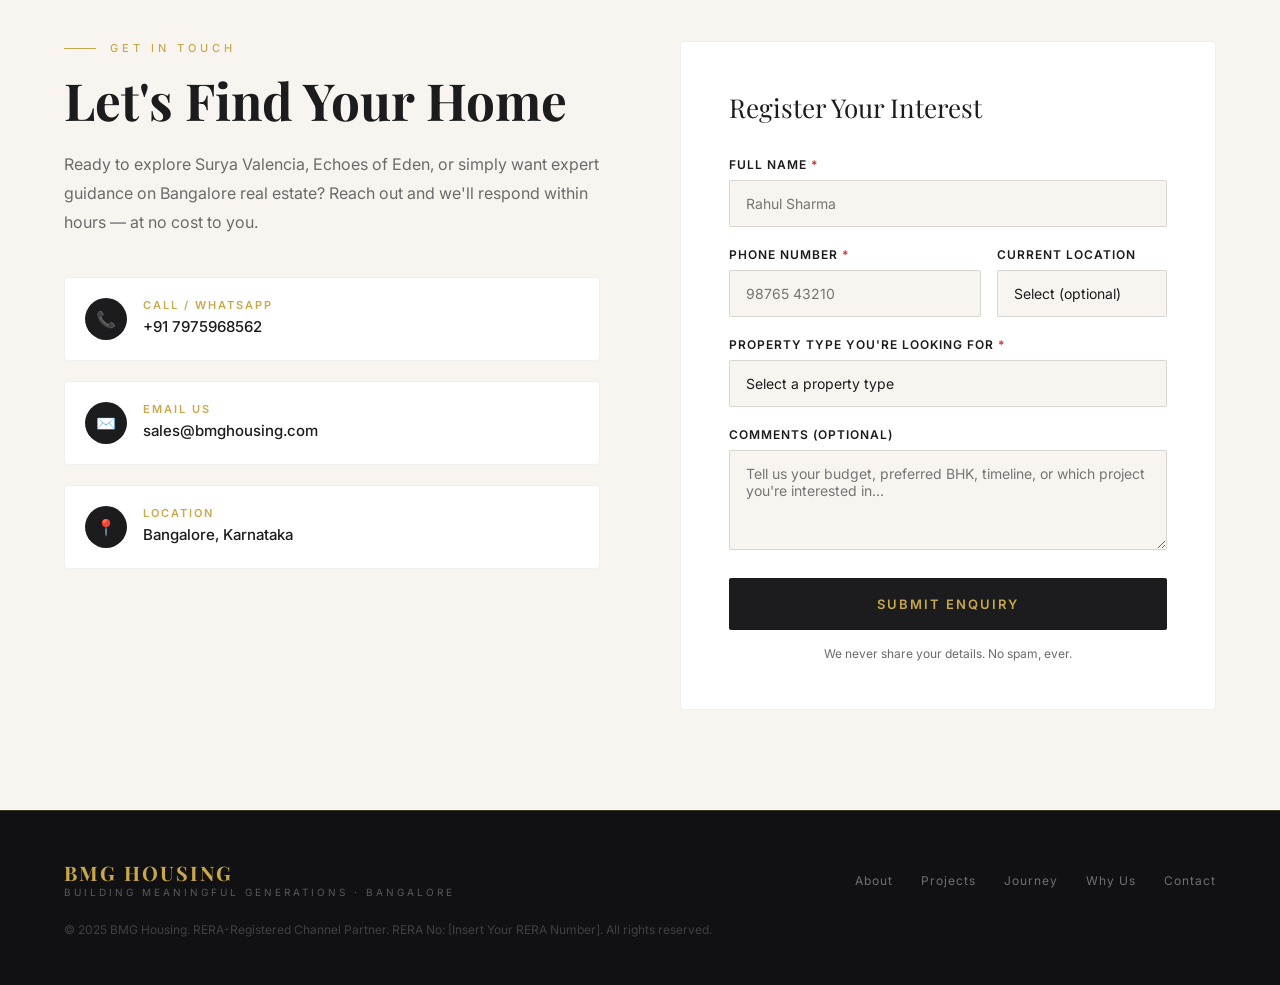
==== commit 20e4a9e8: "Added project specific pages. Photos pending" ====
--- a/index.html
+++ b/index.html
@@ -182,6 +182,7 @@
 
     <!-- Project 1: Surya Valencia -->
     <div class="project-card" onclick="document.getElementById('contact').scrollIntoView({behavior:'smooth'})">
+      <a href="surya-valencia.html" class="project-cta" onclick="setProject('Surya Valencia')">
       <div class="project-visual project-visual-surya">
         <div class="project-illustration">
           <!-- <svg viewBox="0 0 400 280" xmlns="http://www.w3.org/2000/svg" width="340">
@@ -209,6 +210,7 @@
         <div class="project-tag">Villa</div>
         <div class="project-status">● Accepting Enquiries</div>
       </div>
+    </a>
       <div class="project-info">
         <div class="project-type">Luxury Villa Project</div>
         <h3 class="project-name">Surya Valencia</h3>
@@ -224,9 +226,7 @@
         </div>
         <div class="project-footer">
           <div class="project-location">📍 Bangalore</div>
-          <a href="#contact" class="project-cta" onclick="setProject('Surya Valencia')">
             Enquire Now →
-          </a>
         </div>
       </div>
     </div>
@@ -234,6 +234,7 @@
     <!-- Project 2: Echoes of Eden -->
     <div class="project-card" onclick="document.getElementById('contact').scrollIntoView({behavior:'smooth'})">
       <div class="project-visual project-visual-echoes">
+        <a href="echoes-of-eden.html" class="project-cta" onclick="setProject('Echoes of Eden')">
         <div class="project-illustration">
           <!-- <svg viewBox="0 0 400 280" xmlns="http://www.w3.org/2000/svg" width="340">
             <rect x="100" y="80" width="200" height="170" fill="rgba(180,160,220,0.12)" stroke="rgba(180,160,220,0.35)" stroke-width="1.2"/>
@@ -263,6 +264,7 @@
           </svg> -->
           <img src="images/echoes_of_eden.jpeg" alt="Echoes of Eden" class="project-photo"/>
         </div>
+        </a>
         <div class="project-tag">Villament</div>
         <div class="project-status">● Accepting Enquiries</div>
       </div>
@@ -281,7 +283,7 @@
         </div>
         <div class="project-footer">
           <div class="project-location">📍 Bangalore</div>
-          <a href="#contact" class="project-cta" onclick="setProject('Echoes of Eden')">
+          <!-- <a href="echoes-of-eden.html" class="project-cta" onclick="setProject('Echoes of Eden')"> -->
             Enquire Now →
           </a>
         </div>
@@ -478,7 +480,7 @@
       <div class="contact-item">
         <div class="contact-icon">📍</div>
         <div class="contact-item-text">
-          <label>Current Location</label>
+          <label>Location</label>
           <span>Bangalore, Karnataka</span>
         </div>
       </div>
@@ -504,7 +506,7 @@
         <input type="tel" id="phone" placeholder="98765 43210" required maxlength="10" />
       </div>
       <div class="form-group">
-        <label>Location</label>
+        <label>Current Location</label>
         <select id="location">
           <option value="">Select (optional)</option>
           <option value="India">India</option>
--- a/styles.css
+++ b/styles.css
@@ -979,28 +979,33 @@
       position: relative;
       display: flex;
       align-items: center;
-      gap: 10px;
+      justify-content: center;
+      gap: 8px;
       background: var(--gold);
       color: var(--charcoal);
       text-decoration: none;
-      padding: 16px 24px;
-      border-radius: 50px;
-      font-size: 13px;
-      font-weight: 700;
-      letter-spacing: 0.5px;
-      box-shadow: 0 12px 32px rgba(0,0,0,0.25);
-      transition: background 0.2s, transform 0.2s;
+      width: 56px;
+      height: 56px;
+      border-radius: 50%;
+      box-shadow: 0 8px 24px rgba(0,0,0,0.25);
+      transition: background 0.2s, transform 0.2s, width 0.3s, border-radius 0.3s;
+      overflow: hidden;
+      white-space: nowrap;
     }
 
     .floating-cta-btn:hover {
       background: var(--gold-light);
       transform: translateY(-2px);
+      width: 150px;
+      border-radius: 30px;
+      justify-content: flex-start;
+      padding-left: 18px;
     }
 
     .floating-cta-pulse {
       position: absolute;
       inset: 0;
-      border-radius: 50px;
+      border-radius: 50%;
       background: var(--gold);
       opacity: 0.5;
       animation: ctaPulse 2.2s ease-out infinite;
@@ -1012,7 +1017,18 @@
       100% { transform: scale(1.3); opacity: 0; }
     }
 
-    .floating-cta-icon { font-size: 16px; }
+    .floating-cta-icon { font-size: 22px; }
+
+    .floating-cta-text {
+      font-size: 13px;
+      font-weight: 700;
+      opacity: 0;
+      transition: opacity 0.2s;
+    }
+
+    .floating-cta-btn:hover .floating-cta-text {
+      opacity: 1;
+    }
 
     /* ── UPCOMING PARTNERSHIPS ── */
     #upcoming {
@@ -1222,8 +1238,6 @@
       .journey-timeline { grid-template-columns: 1fr; }
       .testimonials-grid { grid-template-columns: 1fr; }
       .floating-cta { bottom: 16px; right: 16px; }
-      .floating-cta-btn { padding: 14px 18px; }
-      .floating-cta-text { display: none; }
     }
 
     /* ── NAV adjustment for additional links ── */
